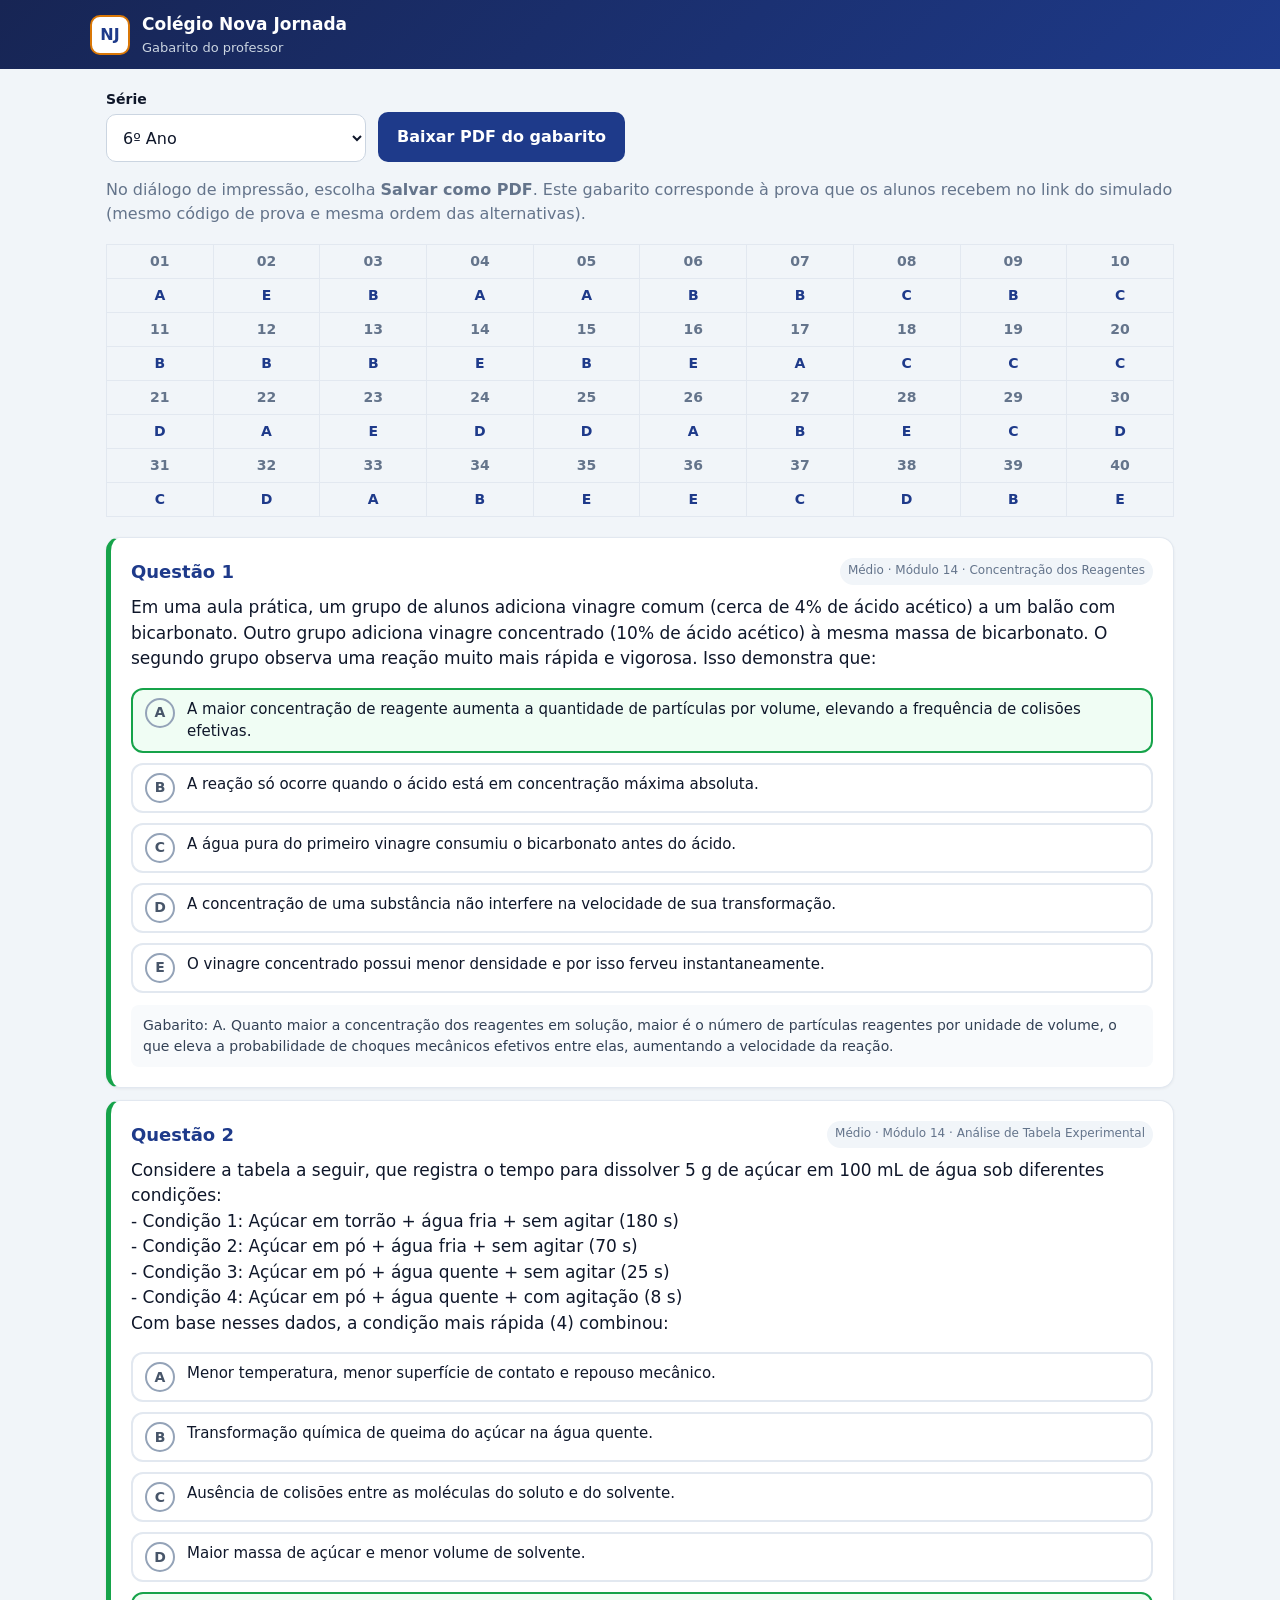
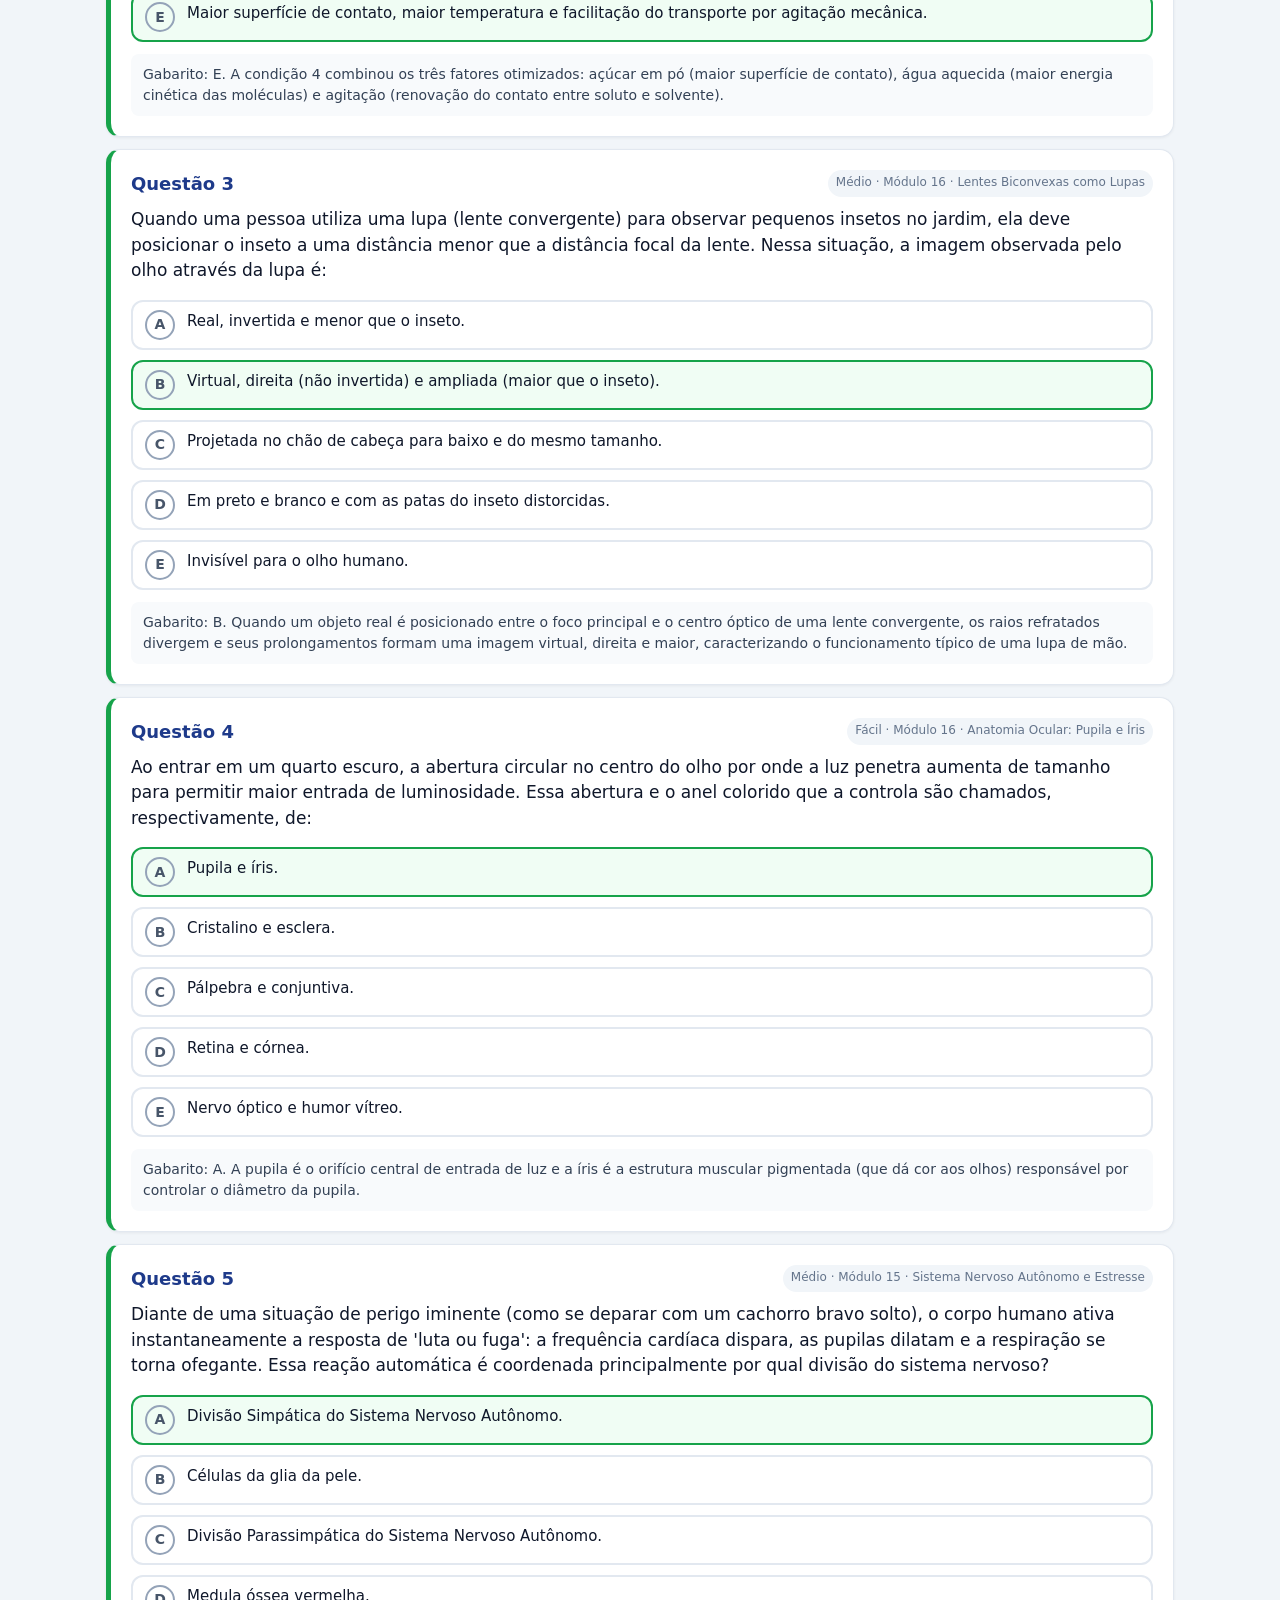
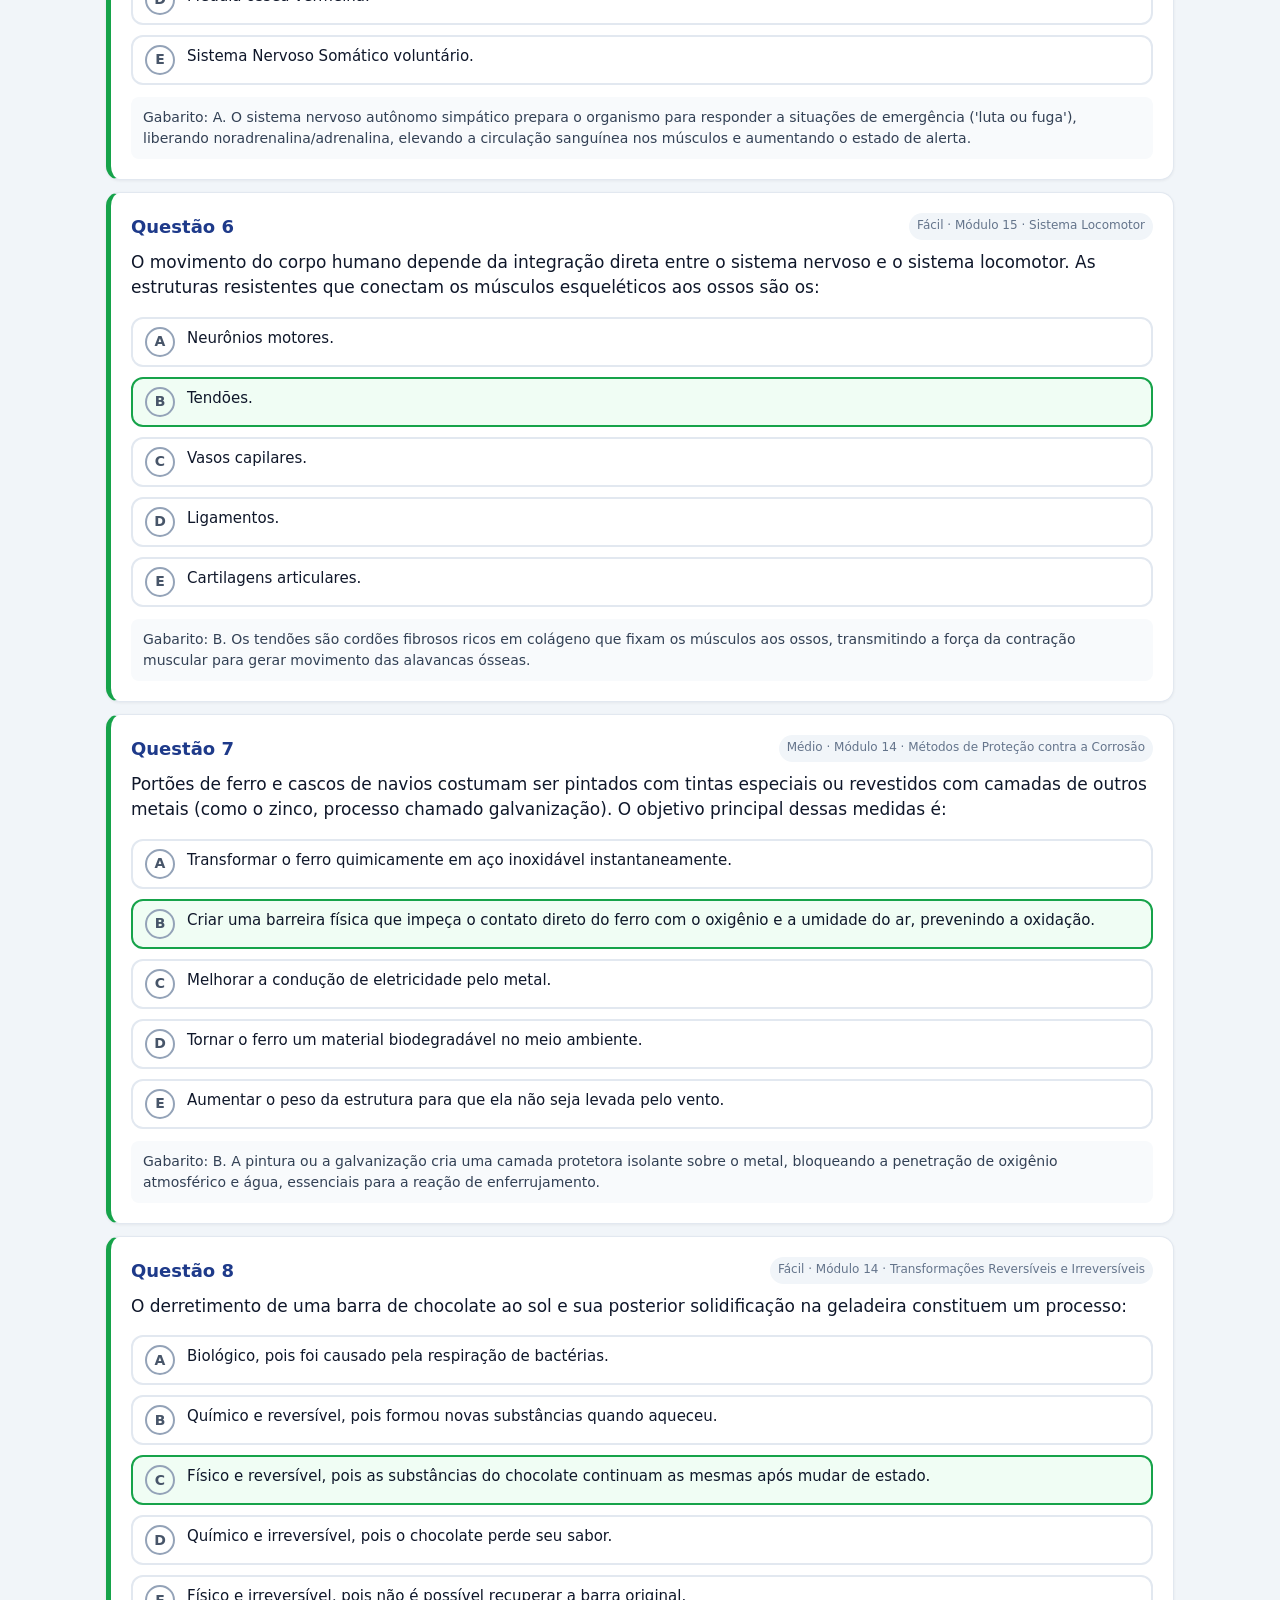
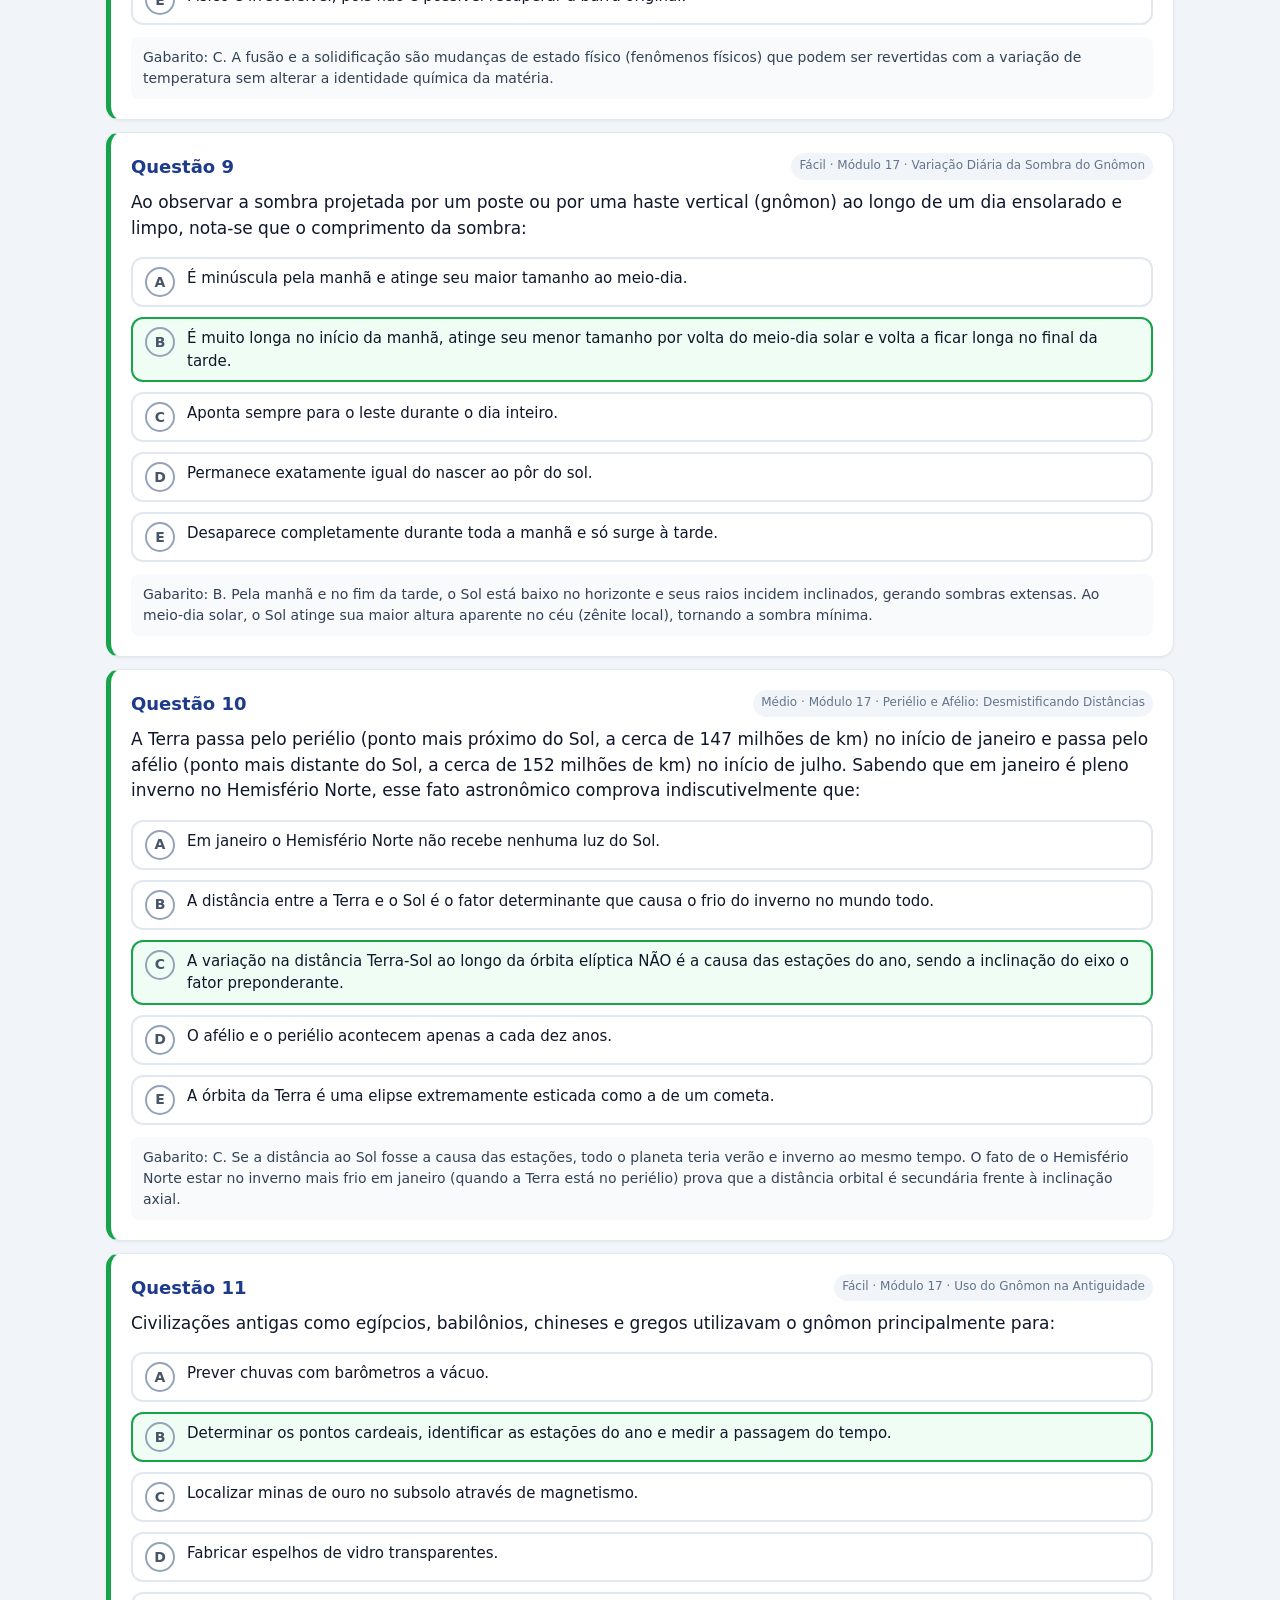
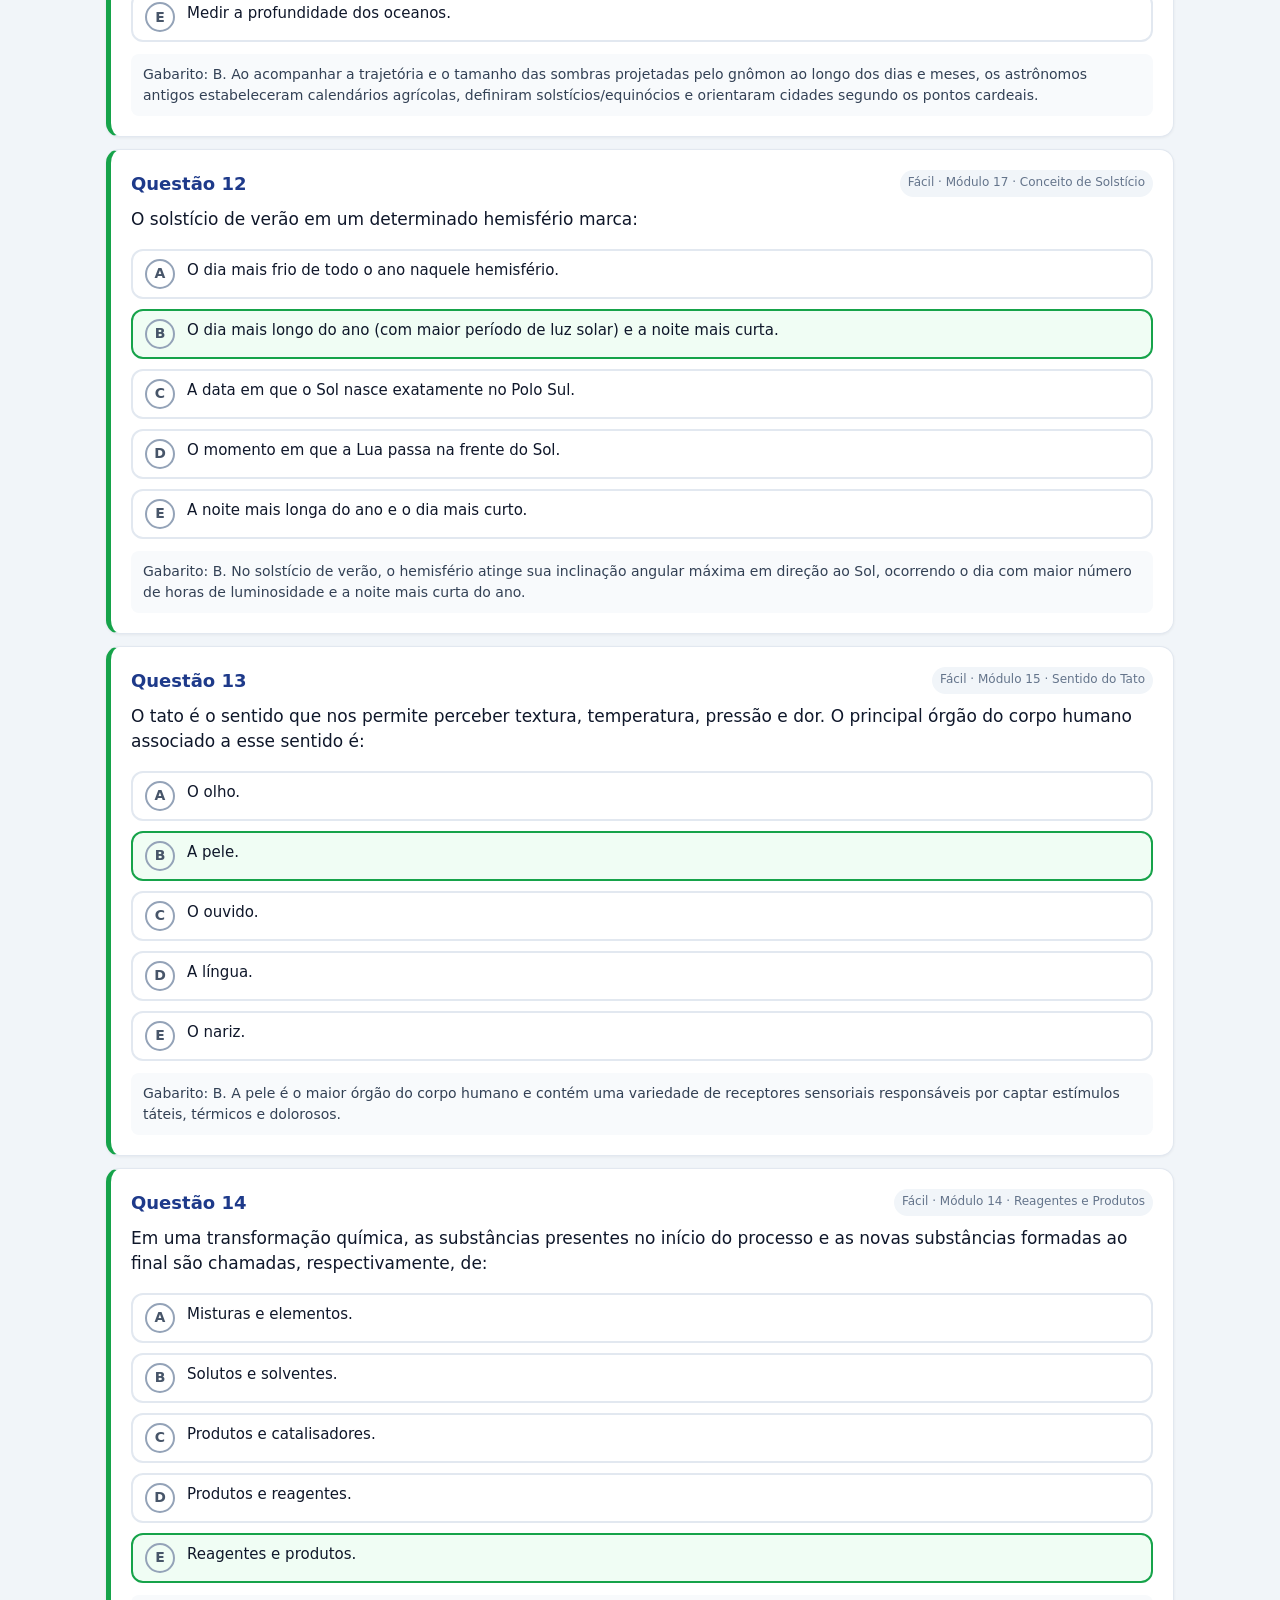
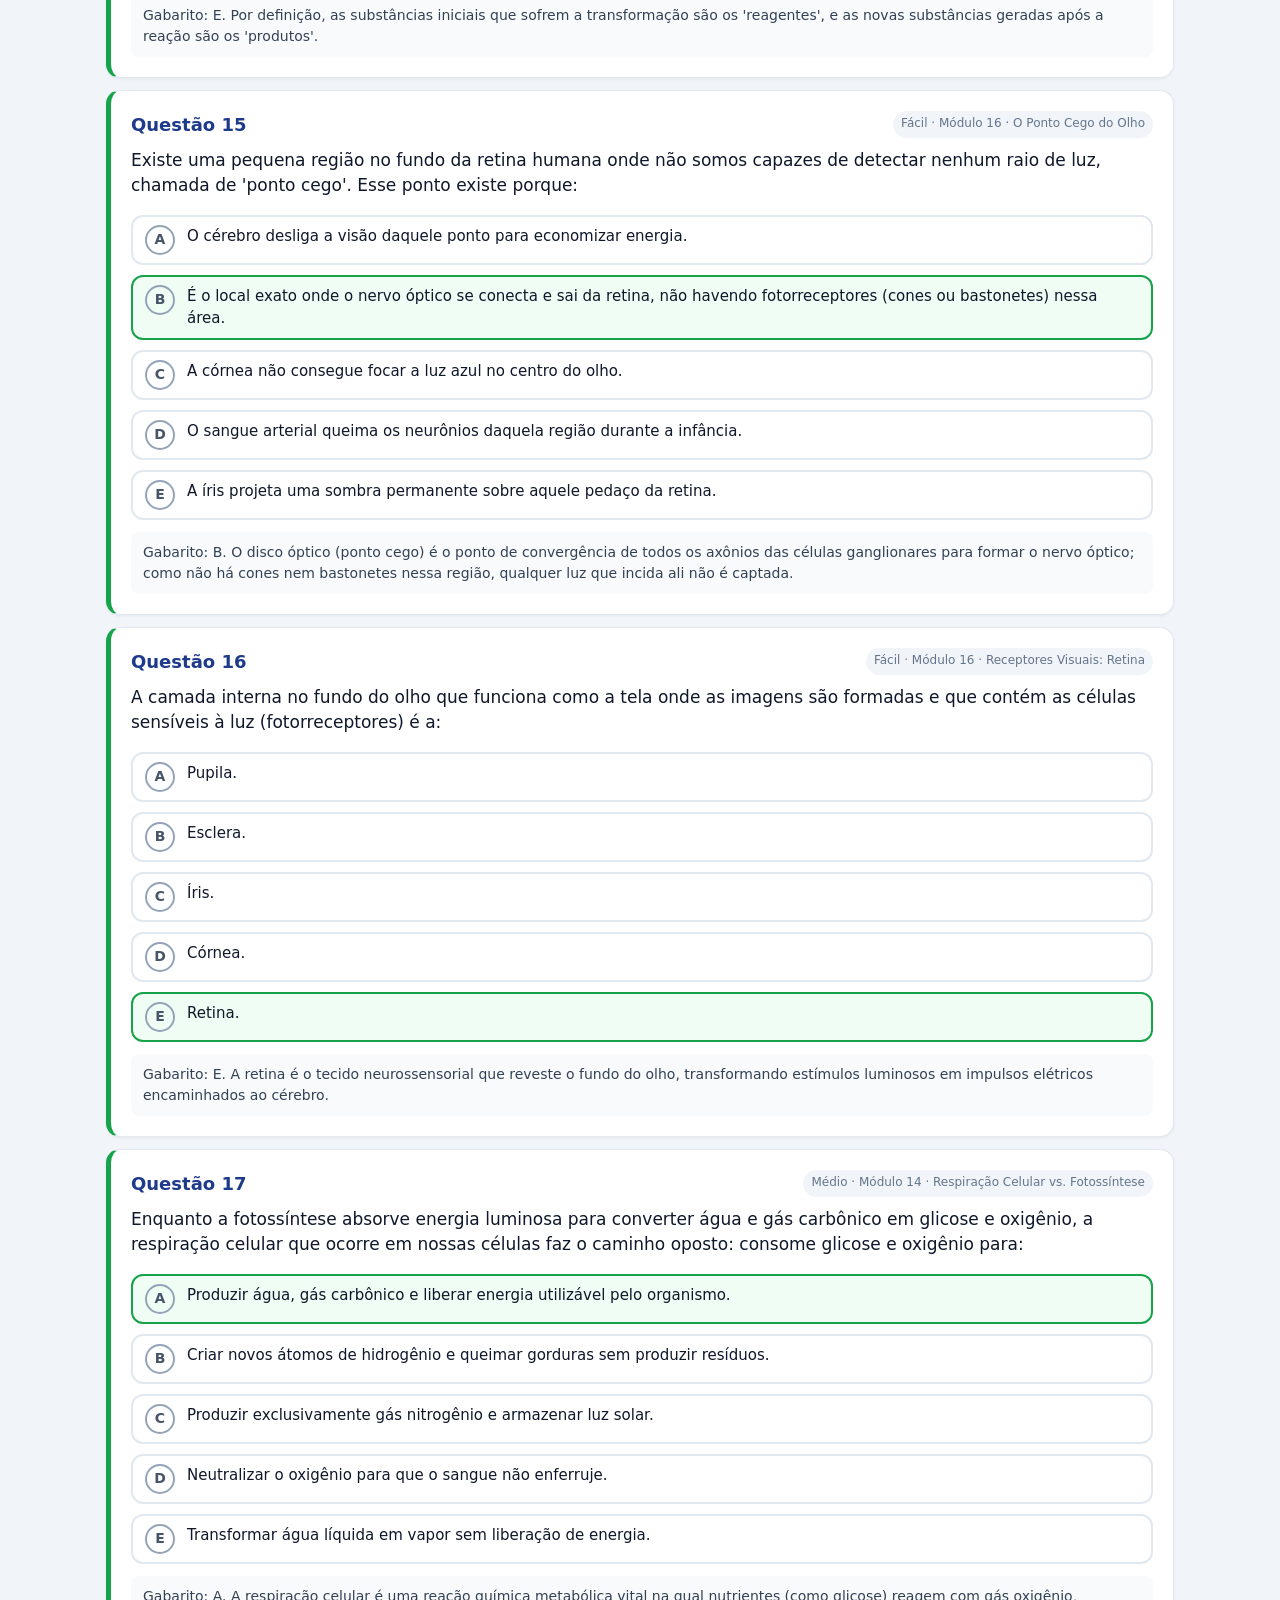
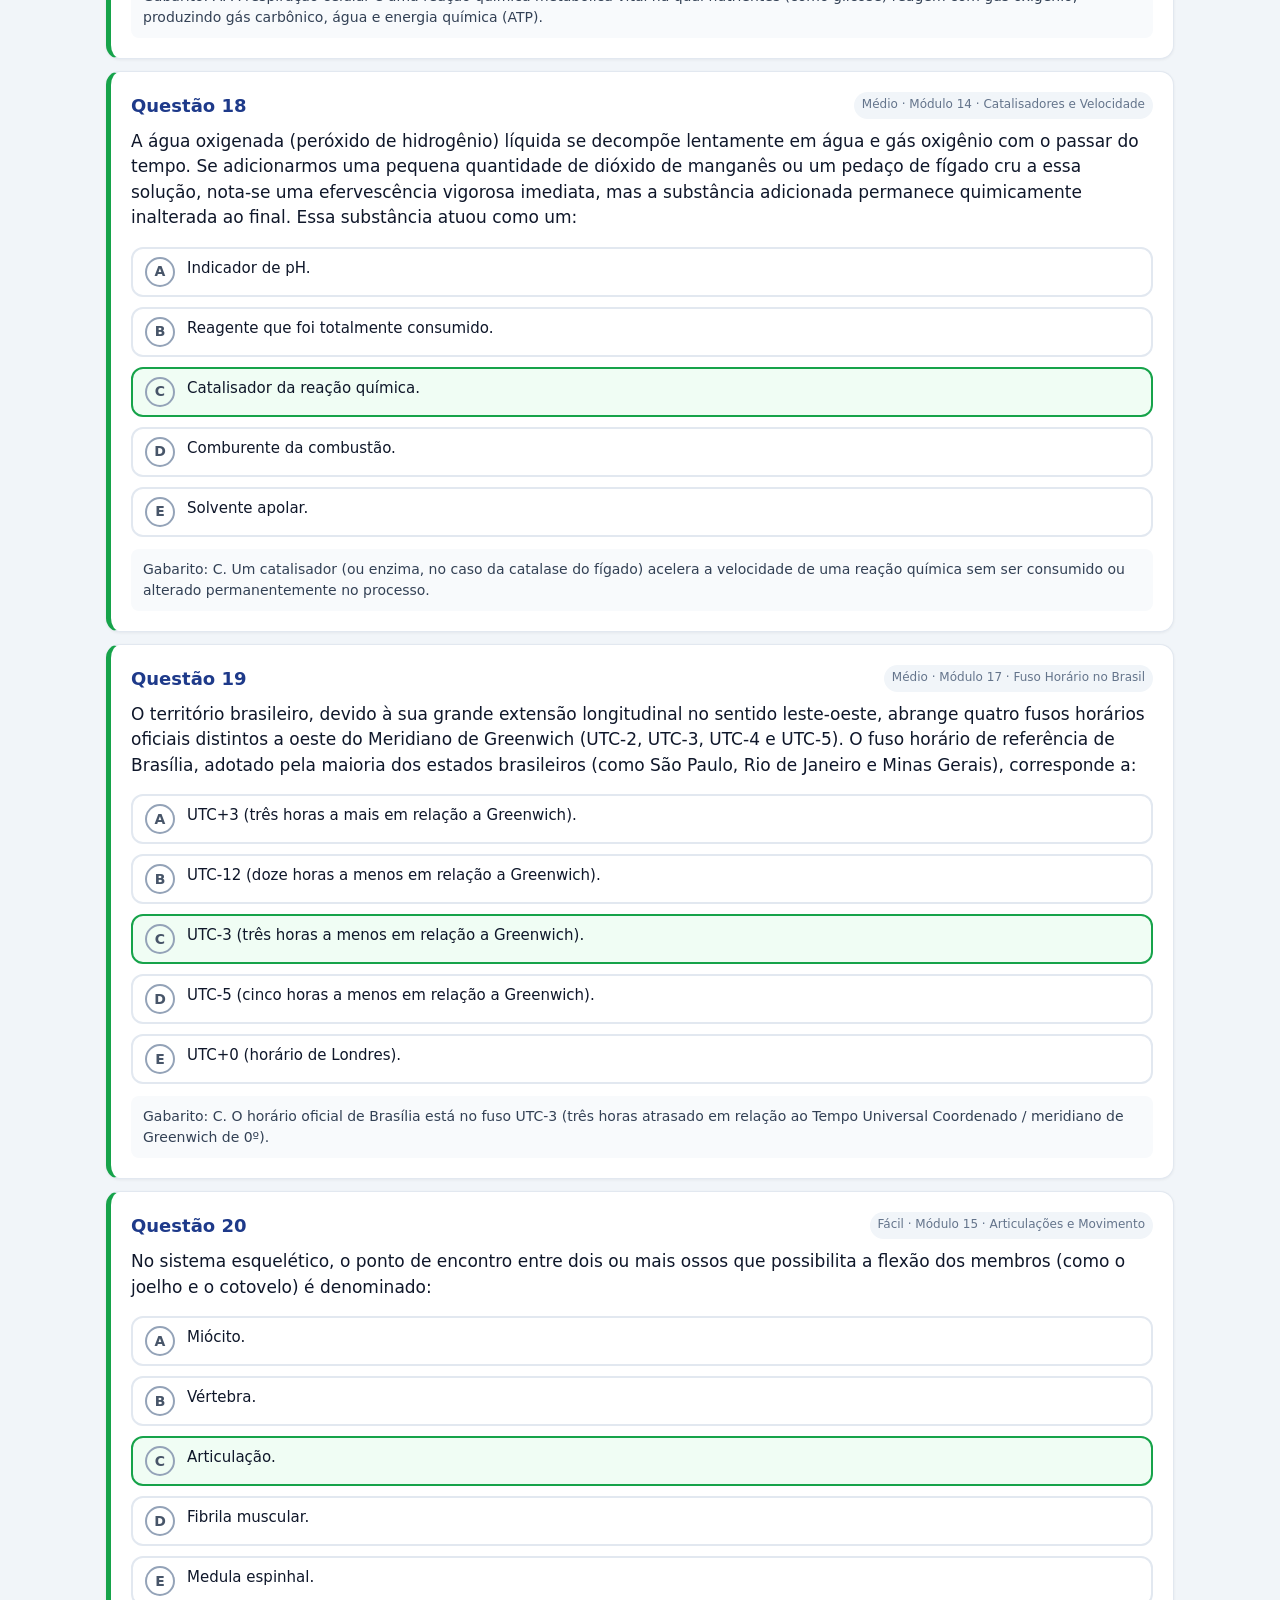
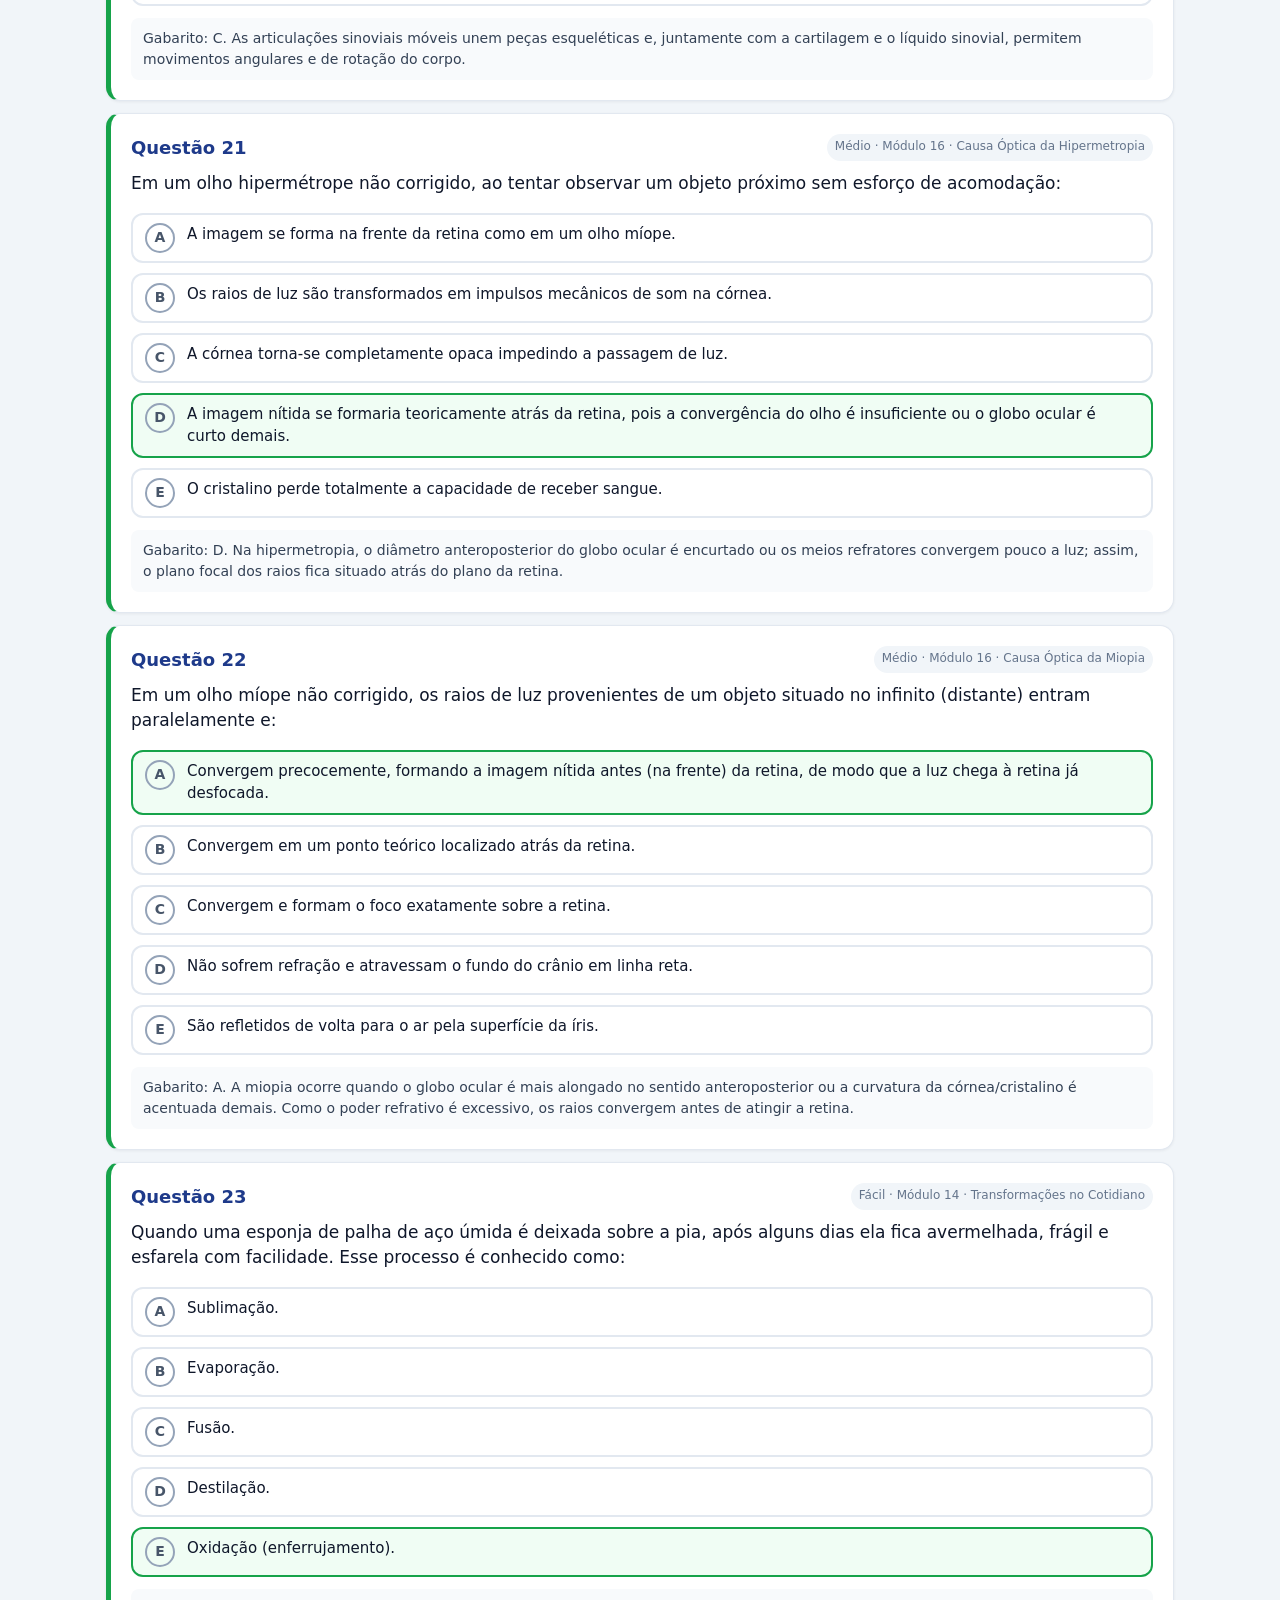
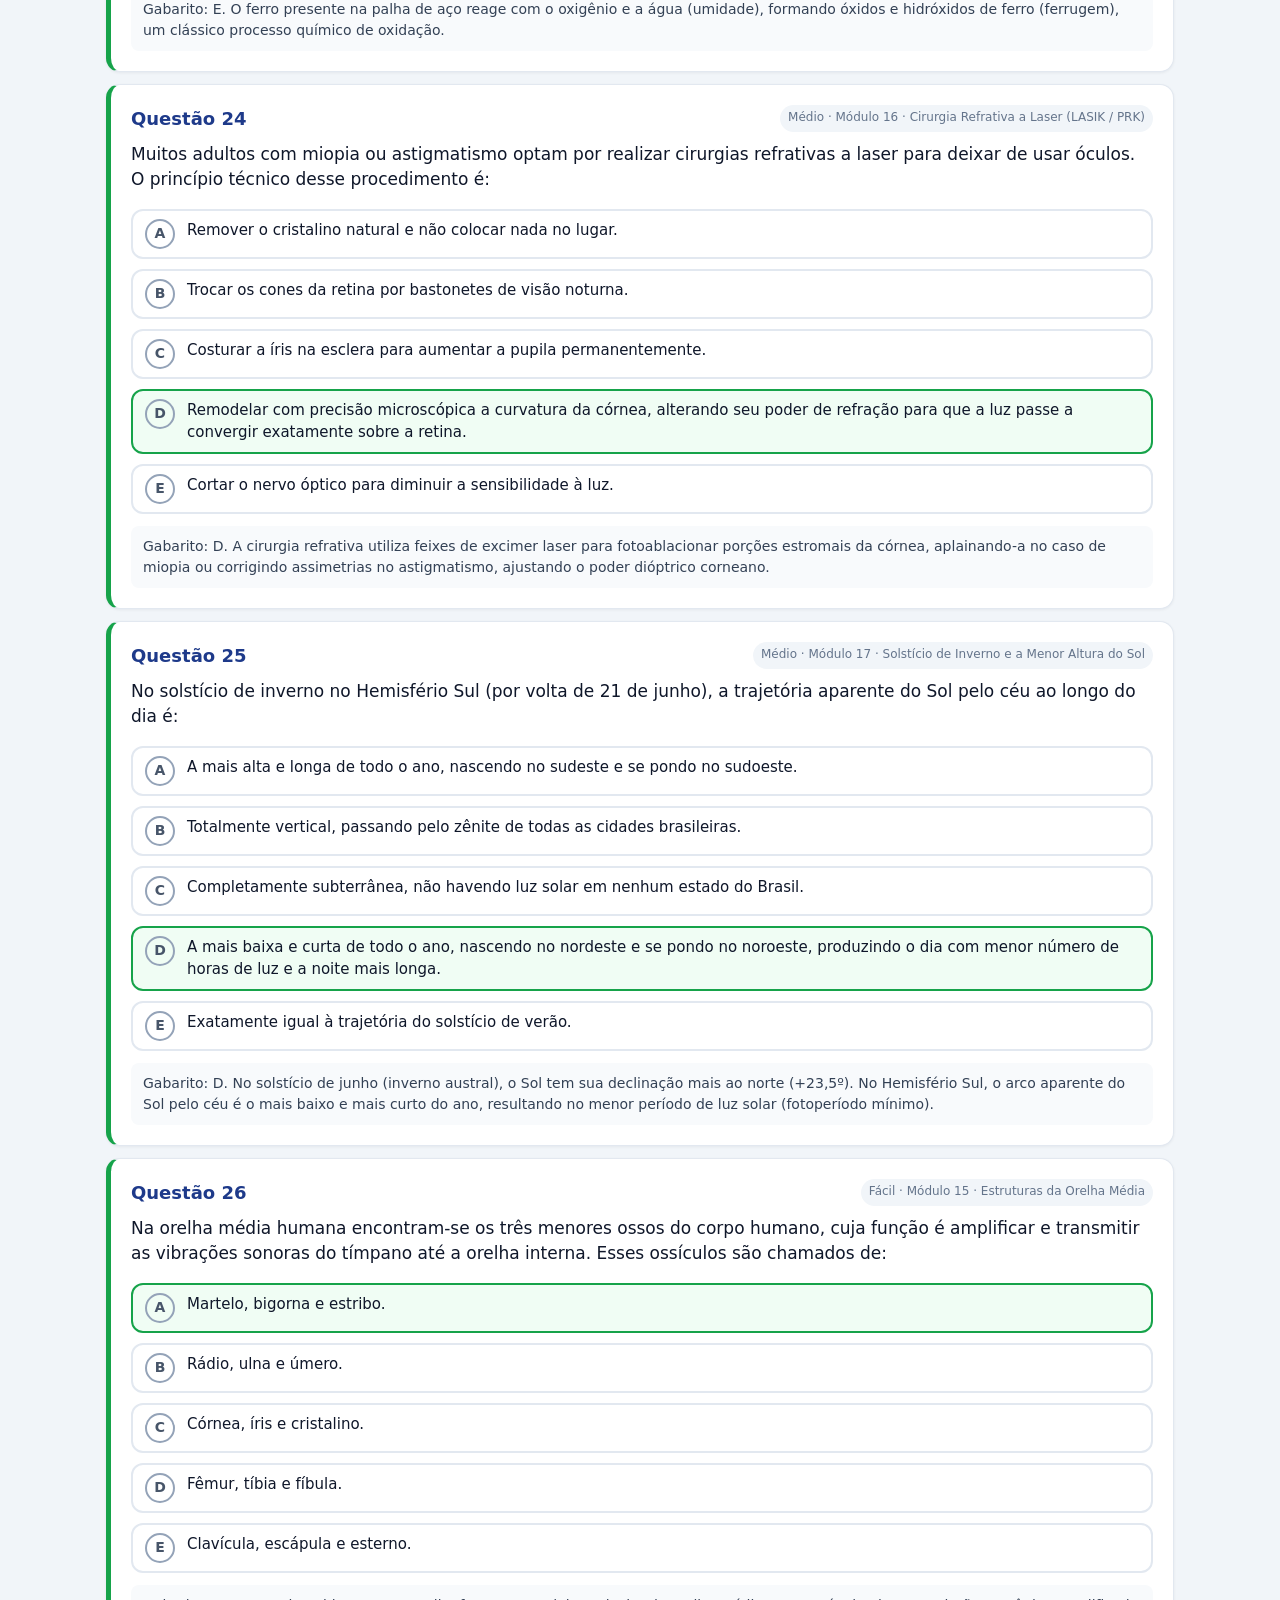
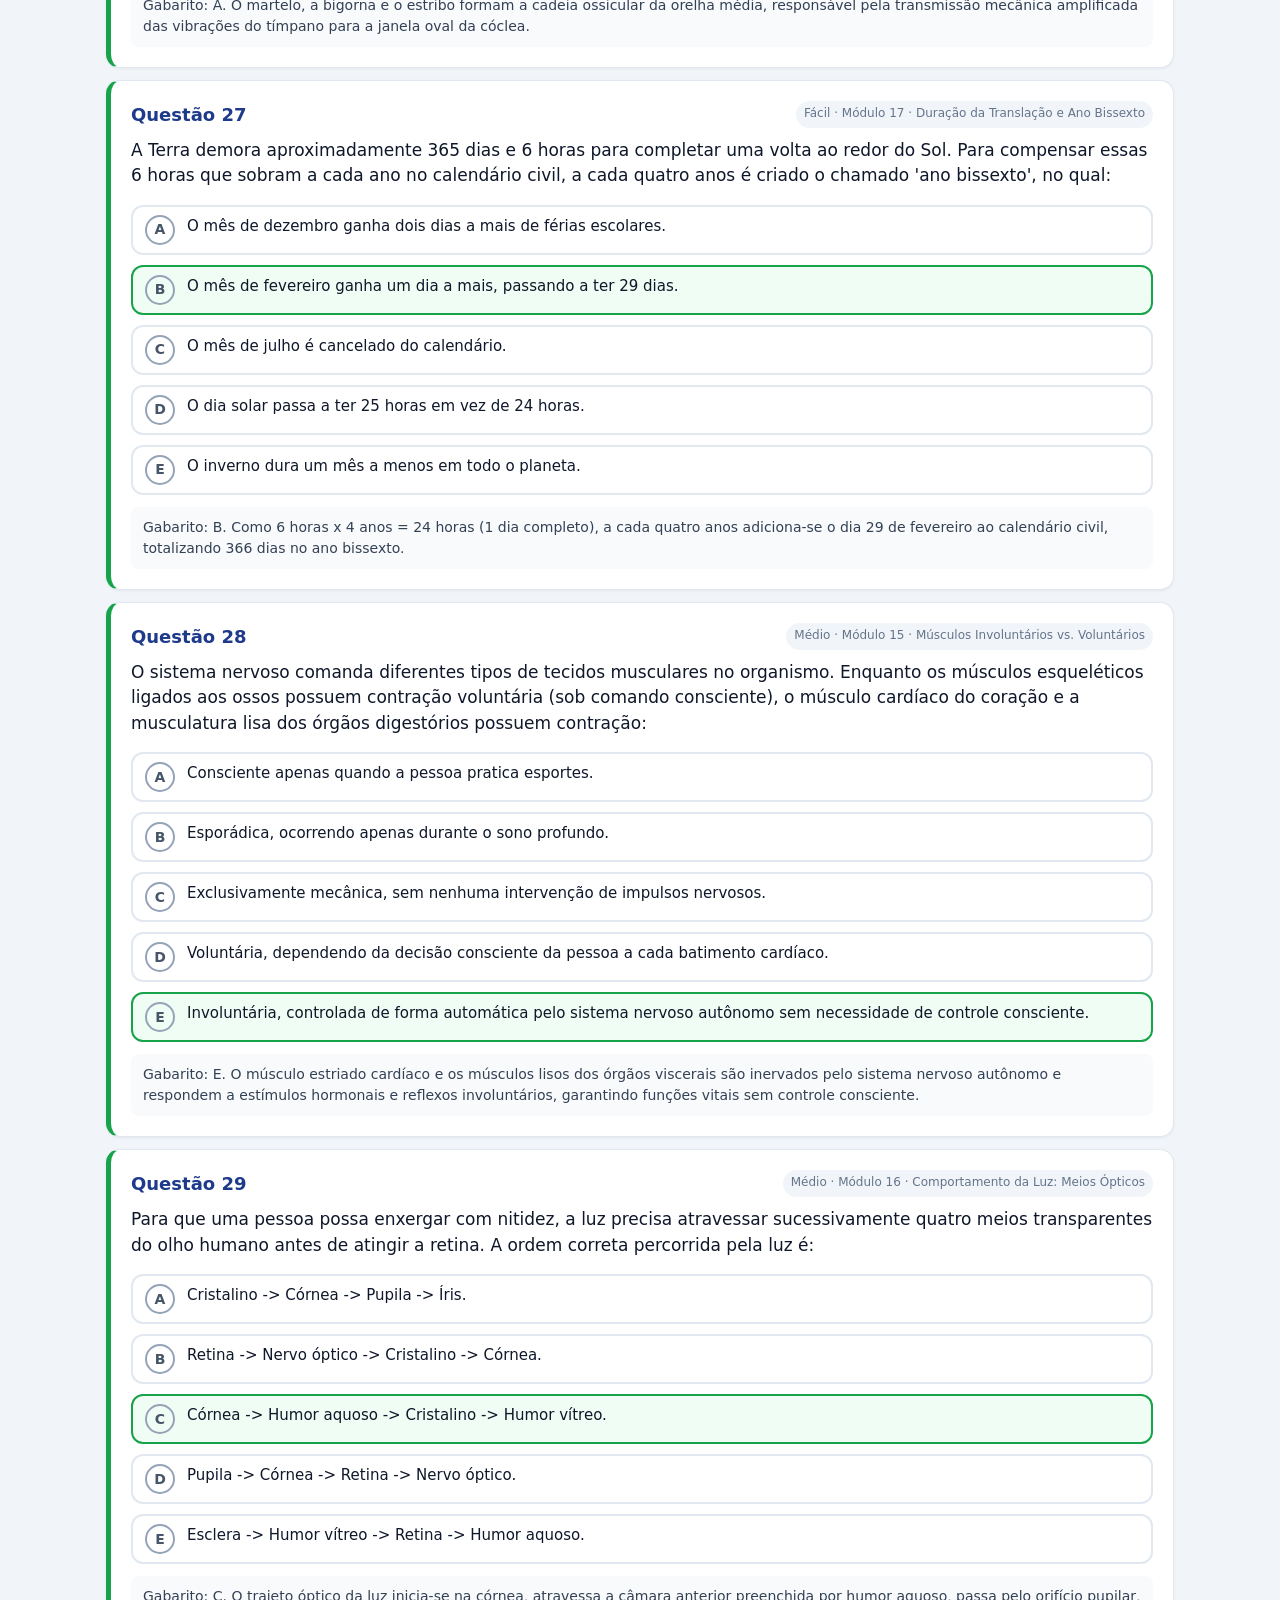
==== gabarito.html @ 408ad4d5 "Prova igual para todos, sem gabarito ao aluno e página do professor - provaIndividual: false (mesma " ====
<!DOCTYPE html>
<html lang="pt-BR">
<head>
  <meta charset="UTF-8">
  <meta name="viewport" content="width=device-width, initial-scale=1.0">
  <meta name="robots" content="noindex">
  <title>Gabarito do professor</title>
  <link rel="stylesheet" href="simulado.css">
  <style>
    .barra-prof { display: flex; gap: 12px; align-items: end; flex-wrap: wrap; margin-bottom: 16px; }
    .barra-prof .campo { max-width: 260px; margin: 0; }
    .barra-prof .btn { flex: 0 0 auto; }
    .resumo-gab { width: 100%; border-collapse: collapse; margin: 12px 0 20px; font-size: 14px; }
    .resumo-gab td { border: 1px solid var(--borda); padding: 6px 4px; text-align: center; }
    .resumo-gab .n { background: #f1f5f9; color: var(--suave); font-weight: 600; }
    .resumo-gab .l { font-weight: 800; color: var(--primaria); }
    .cabecalho-impressao { display: none; }
    @media print {
      .barra-prof, .topo, main > .ajuda { display: none !important; }
      .cabecalho-impressao { display: block; margin-bottom: 10px; }
      .cartao.item-gabarito { break-inside: auto; padding: 10px 14px; margin-bottom: 8px; }
      .item-gabarito .enunciado { font-size: 13px; margin-bottom: 8px; }
      .item-gabarito .alternativas { gap: 4px; }
      .item-gabarito .alternativa { font-size: 12px; padding: 4px 8px; break-inside: avoid; }
      .item-gabarito .alternativa .letra { width: 22px; height: 22px; font-size: 11px; }
      .item-gabarito .justificativa { font-size: 11px; margin-top: 6px; padding: 6px 8px; break-inside: avoid; }
      .questao-cabecalho { break-after: avoid; margin-bottom: 6px; }
    }
  </style>
</head>
<body>
  <header class="topo">
    <div class="topo-conteudo">
      <div class="marca">
        <div class="logo" aria-hidden="true">NJ</div>
        <div>
          <div class="escola" id="nomeEscola">Colégio</div>
          <div class="subtitulo">Gabarito do professor</div>
        </div>
      </div>
    </div>
  </header>

  <main>
    <div class="barra-prof">
      <label class="campo">
        <span>Série</span>
        <select id="serie"></select>
      </label>
      <button type="button" class="btn btn-primario" id="btnPdf">Baixar PDF do gabarito</button>
    </div>
    <p class="ajuda">No diálogo de impressão, escolha <strong>Salvar como PDF</strong>. Este gabarito corresponde à prova que os alunos recebem no link do simulado (mesmo código de prova e mesma ordem das alternativas).</p>

    <div class="cabecalho-impressao" id="cabecalhoImpressao"></div>
    <div id="conteudo"><p class="carregando">Carregando…</p></div>
  </main>

  <script src="config.js"></script>
  <script src="prova.js"></script>
  <script>
    (function () {
      "use strict";
      var CFG = window.CONFIG_SIMULADO || {};
      var LETRAS = ProvaSimulado.LETRAS;
      var banco = [], porUid = {};
      function $(id) { return document.getElementById(id); }
      function el(tag, cls, txt) { var e = document.createElement(tag); if (cls) e.className = cls; if (txt != null) e.textContent = txt; return e; }

      function desenhar() {
        var serie = $("serie").value;
        var titulo = (CFG.titulo || "Simulado") + " — " + serie + " — Gabarito comentado";
        document.title = titulo;
        $("cabecalhoImpressao").innerHTML = "";
        $("cabecalhoImpressao").appendChild(el("h1", null, (CFG.escola || "") + " · " + titulo));
        $("cabecalhoImpressao").appendChild(el("p", "ajuda", "Código da prova: " + (CFG.codigoProva || "")));

        var prova = ProvaSimulado.montarProva(banco, Object.assign({}, CFG, { provaIndividual: false }), serie, "");
        var box = $("conteudo");
        box.innerHTML = "";

        // Resumo do gabarito (uma tabela com 4 blocos de 10 questões).
        var tab = el("table", "resumo-gab");
        for (var bloco = 0; bloco < prova.length; bloco += 10) {
          var linhaN = el("tr"), linhaL = el("tr");
          for (var i = bloco; i < Math.min(bloco + 10, prova.length); i++) {
            linhaN.appendChild(el("td", "n", String(i + 1).padStart(2, "0")));
            linhaL.appendChild(el("td", "l", ProvaSimulado.letraCorreta(prova[i], porUid[prova[i].uid])));
          }
          tab.appendChild(linhaN); tab.appendChild(linhaL);
        }
        box.appendChild(tab);

        prova.forEach(function (item, i) {
          var q = porUid[item.uid];
          var certa = ProvaSimulado.letraCorreta(item, q);
          var c = el("article", "cartao item-gabarito correta");
          var cab = el("div", "questao-cabecalho");
          cab.appendChild(el("span", "questao-numero", "Questão " + (i + 1)));
          cab.appendChild(el("span", "questao-tag", q.dificuldade + " · " + q.modulo.split(":")[0] + " · " + q.tema));
          c.appendChild(cab);
          c.appendChild(el("p", "enunciado", q.enunciado));
          var lista = el("div", "alternativas");
          item.ordem.forEach(function (original, pos) {
            var letra = LETRAS[pos];
            var b = el("div", "alternativa" + (letra === certa ? " e-correta" : ""));
            b.appendChild(el("span", "letra", letra));
            b.appendChild(el("span", null, q.alternativas[original]));
            lista.appendChild(b);
          });
          c.appendChild(lista);
          c.appendChild(el("p", "justificativa", "Gabarito: " + certa + ". " + q.justificativa));
          box.appendChild(c);
        });
      }

      $("nomeEscola").textContent = CFG.escola || "Colégio";
      (CFG.series || []).forEach(function (s) { var o = el("option", null, s); o.value = s; $("serie").appendChild(o); });
      var pedida = new URLSearchParams(location.search).get("serie");
      if (pedida && (CFG.series || []).indexOf(pedida) >= 0) $("serie").value = pedida;
      $("serie").addEventListener("change", desenhar);
      $("btnPdf").addEventListener("click", function () { window.print(); });

      fetch("questoes.json").then(function (r) { return r.json(); }).then(function (d) {
        banco = d; d.forEach(function (q) { porUid[q.uid] = q; });
        desenhar();
      }).catch(function () { $("conteudo").textContent = "Não foi possível carregar as questões."; });
    })();
  </script>
</body>
</html>
---- simulado.css ----
:root {
  --primaria: #1e3a8a;
  --primaria-escura: #172554;
  --destaque: #0d9488;
  --ouro: #d97706;
  --fundo: #f1f5f9;
  --cartao: #ffffff;
  --texto: #0f172a;
  --suave: #64748b;
  --borda: #e2e8f0;
  --certo: #16a34a;
  --certo-fundo: #f0fdf4;
  --errado: #dc2626;
  --errado-fundo: #fef2f2;
  --marcado: #dbeafe;
}

* { box-sizing: border-box; margin: 0; padding: 0; }

body {
  font-family: system-ui, -apple-system, "Segoe UI", Roboto, Helvetica, Arial, sans-serif;
  background: var(--fundo);
  color: var(--texto);
  line-height: 1.5;
  font-size: 16px;
  -webkit-text-size-adjust: 100%;
}

[hidden] { display: none !important; }

.topo {
  background: linear-gradient(135deg, var(--primaria-escura), var(--primaria));
  color: #fff;
  padding: 12px 16px;
}
.topo-conteudo {
  max-width: 1100px; margin: 0 auto;
  display: flex; justify-content: space-between; align-items: center; gap: 12px; flex-wrap: wrap;
}
.marca { display: flex; align-items: center; gap: 12px; }
.logo {
  width: 40px; height: 40px; border-radius: 10px; background: #fff; color: var(--primaria);
  display: flex; align-items: center; justify-content: center; font-weight: 900;
  border: 2px solid var(--ouro); flex-shrink: 0;
}
.escola { font-weight: 800; font-size: 17px; }
.subtitulo { font-size: 13px; color: #cbd5e1; }
.aluno-topo { font-size: 13px; color: #e2e8f0; text-align: right; }

main { max-width: 1100px; margin: 20px auto; padding: 0 16px 96px; }

.cartao {
  background: var(--cartao); border: 1px solid var(--borda); border-radius: 14px;
  padding: 20px; box-shadow: 0 1px 3px rgba(15, 23, 42, .06);
}
#telaInicio .cartao { max-width: 560px; margin: 0 auto 16px; }

h1 { font-size: 22px; color: var(--primaria); margin-bottom: 6px; }
.ajuda { color: var(--suave); margin-bottom: 18px; }

.campo { display: block; margin-bottom: 14px; flex: 1; min-width: 0; }
.campo span { display: block; font-weight: 600; font-size: 14px; margin-bottom: 4px; }
.campo input, .campo select {
  width: 100%; font: inherit; font-size: 16px; padding: 12px; border: 1px solid #cbd5e1;
  border-radius: 10px; background: #fff; color: var(--texto); min-height: 48px;
}
.campo input:focus, .campo select:focus { outline: 3px solid #bfdbfe; border-color: var(--primaria); }
.linha-campos { display: flex; gap: 12px; }
.erro { color: var(--errado); font-size: 14px; min-height: 1.2em; margin-bottom: 8px; }

.instrucoes {
  margin-top: 18px; padding: 12px 14px; background: #f8fafc; border-left: 4px solid var(--destaque);
  border-radius: 8px; font-size: 14px; color: #334155;
}
.instrucoes ul { margin: 6px 0 0 18px; }

.btn {
  font: inherit; font-weight: 700; border-radius: 10px; padding: 12px 18px; cursor: pointer;
  border: 1px solid transparent; min-height: 48px; touch-action: manipulation;
}
.btn:disabled { opacity: .4; cursor: default; }
.btn-primario { background: var(--primaria); color: #fff; }
.btn-primario:hover:not(:disabled) { background: var(--primaria-escura); }
.btn-secundario { background: #fff; color: var(--primaria); border-color: #cbd5e1; }
.btn-secundario:hover:not(:disabled) { background: #f8fafc; }
.btn-grande { width: 100%; font-size: 17px; }
.btn-finalizar { width: 100%; margin-top: 14px; background: var(--destaque); color: #fff; }
.acoes { display: flex; gap: 10px; flex-wrap: wrap; margin-top: 12px; }
.acoes .btn { flex: 1 1 160px; }

.retomar { border-color: var(--ouro); background: #fffbeb; }

/* PROVA */
.barra-progresso { height: 6px; background: var(--borda); border-radius: 3px; margin-bottom: 14px; overflow: hidden; }
#progresso { height: 100%; width: 0; background: var(--destaque); transition: width .25s; }

.prova-layout { display: grid; grid-template-columns: 1fr 300px; gap: 16px; align-items: start; }

.questao-cabecalho { display: flex; justify-content: space-between; gap: 8px; flex-wrap: wrap; margin-bottom: 10px; }
.questao-numero { font-weight: 800; color: var(--primaria); font-size: 18px; }
.questao-tag { font-size: 12px; color: var(--suave); background: #f1f5f9; padding: 3px 8px; border-radius: 999px; }
.enunciado { font-size: 17px; margin-bottom: 16px; white-space: pre-line; }

.alternativas { list-style: none; display: grid; gap: 10px; }
.alternativa {
  display: flex; gap: 12px; align-items: flex-start; width: 100%; text-align: left;
  font: inherit; font-size: 16px; color: var(--texto); background: #fff;
  border: 2px solid var(--borda); border-radius: 12px; padding: 12px 14px; cursor: pointer;
  min-height: 52px; touch-action: manipulation;
}
.alternativa:hover { border-color: #93c5fd; }
.alternativa .letra {
  flex-shrink: 0; width: 30px; height: 30px; border-radius: 50%; border: 2px solid #94a3b8;
  display: flex; align-items: center; justify-content: center; font-weight: 800; font-size: 14px; color: #475569;
}
.alternativa[aria-checked="true"] { border-color: var(--primaria); background: var(--marcado); }
.alternativa[aria-checked="true"] .letra { background: var(--primaria); border-color: var(--primaria); color: #fff; }

.painel { position: sticky; top: 12px; }
.painel-titulo { display: flex; justify-content: space-between; margin-bottom: 12px; font-size: 15px; }
.grade { display: grid; grid-template-columns: repeat(5, 1fr); gap: 6px; }
.grade button {
  font: inherit; font-size: 13px; font-weight: 700; padding: 8px 0; border-radius: 8px; cursor: pointer;
  border: 1px solid #cbd5e1; background: #fff; color: #475569; min-height: 38px;
}
.grade button.respondida { background: var(--primaria); color: #fff; border-color: var(--primaria); }
.grade button.atual { outline: 3px solid var(--ouro); outline-offset: 1px; }

.navegacao {
  position: fixed; left: 0; right: 0; bottom: 0; background: rgba(255,255,255,.97);
  border-top: 1px solid var(--borda); padding: 10px 16px calc(10px + env(safe-area-inset-bottom));
  display: flex; gap: 10px; justify-content: center; z-index: 10;
}
.navegacao .btn { flex: 1; max-width: 260px; }

/* RESULTADO */
.resultado-resumo { text-align: center; margin-bottom: 16px; }
.dados-aluno { color: var(--suave); margin-bottom: 14px; }
.placar { display: flex; justify-content: center; gap: 40px; margin: 10px 0 14px; flex-wrap: wrap; }
.placar-valor { display: block; font-size: 44px; font-weight: 900; color: var(--primaria); line-height: 1.1; }
.placar-rotulo { font-size: 13px; color: var(--suave); }
.envio { font-size: 14px; padding: 8px 12px; border-radius: 8px; display: inline-block; }
.envio.ok { background: var(--certo-fundo); color: #166534; }
.envio.falha { background: var(--errado-fundo); color: #991b1b; }
.envio.info { background: #f1f5f9; color: #475569; }

.item-gabarito { margin-bottom: 12px; border-left: 5px solid var(--errado); }
.item-gabarito.correta { border-left-color: var(--certo); }
.item-gabarito .alternativa { cursor: default; padding: 8px 12px; min-height: 0; font-size: 15px; }
.item-gabarito .alternativa:hover { border-color: var(--borda); }
.alternativa.e-correta { border-color: var(--certo); background: var(--certo-fundo); }
.alternativa.e-errada { border-color: var(--errado); background: var(--errado-fundo); }
.situacao { font-weight: 700; font-size: 14px; }
.situacao.ok { color: var(--certo); }
.situacao.nok { color: var(--errado); }
.justificativa { margin-top: 12px; font-size: 14px; color: #334155; background: #f8fafc; padding: 10px 12px; border-radius: 8px; }

.carregando { text-align: center; color: var(--suave); padding: 40px 0; }

dialog { border: none; border-radius: 14px; padding: 20px; max-width: 420px; width: calc(100% - 32px); margin: auto; }
dialog::backdrop { background: rgba(15, 23, 42, .5); }

@media (max-width: 820px) {
  .prova-layout { grid-template-columns: 1fr; }
  .painel { position: static; }
  .grade { grid-template-columns: repeat(8, 1fr); }
}
@media (max-width: 420px) {
  .linha-campos { flex-direction: column; gap: 0; }
  .grade { grid-template-columns: repeat(5, 1fr); }
  .cartao { padding: 16px; }
  .enunciado { font-size: 16px; }
  .aluno-topo { text-align: left; }
}

@media print {
  .topo, .navegacao, .acoes, .envio { display: none !important; }
  body { background: #fff; }
  main { margin: 0; padding: 0; }
  .cartao { box-shadow: none; break-inside: avoid; }
}
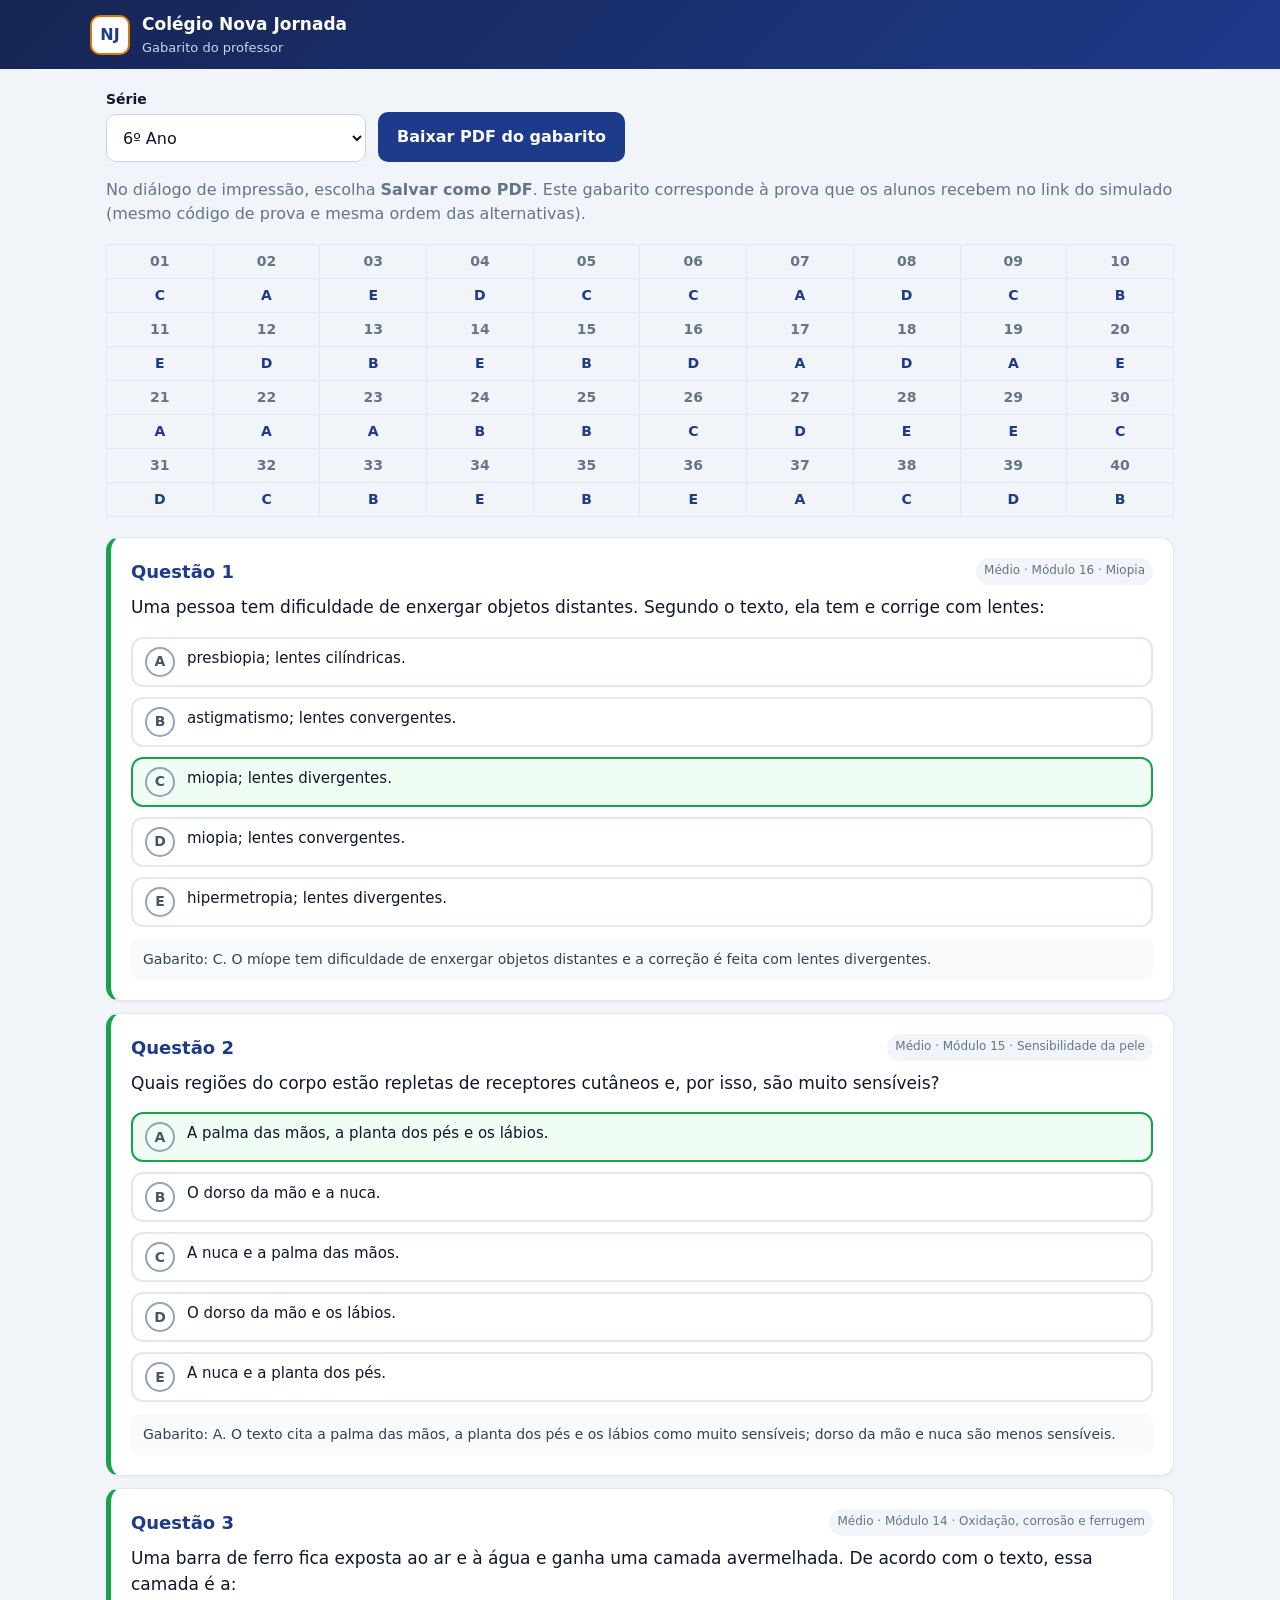
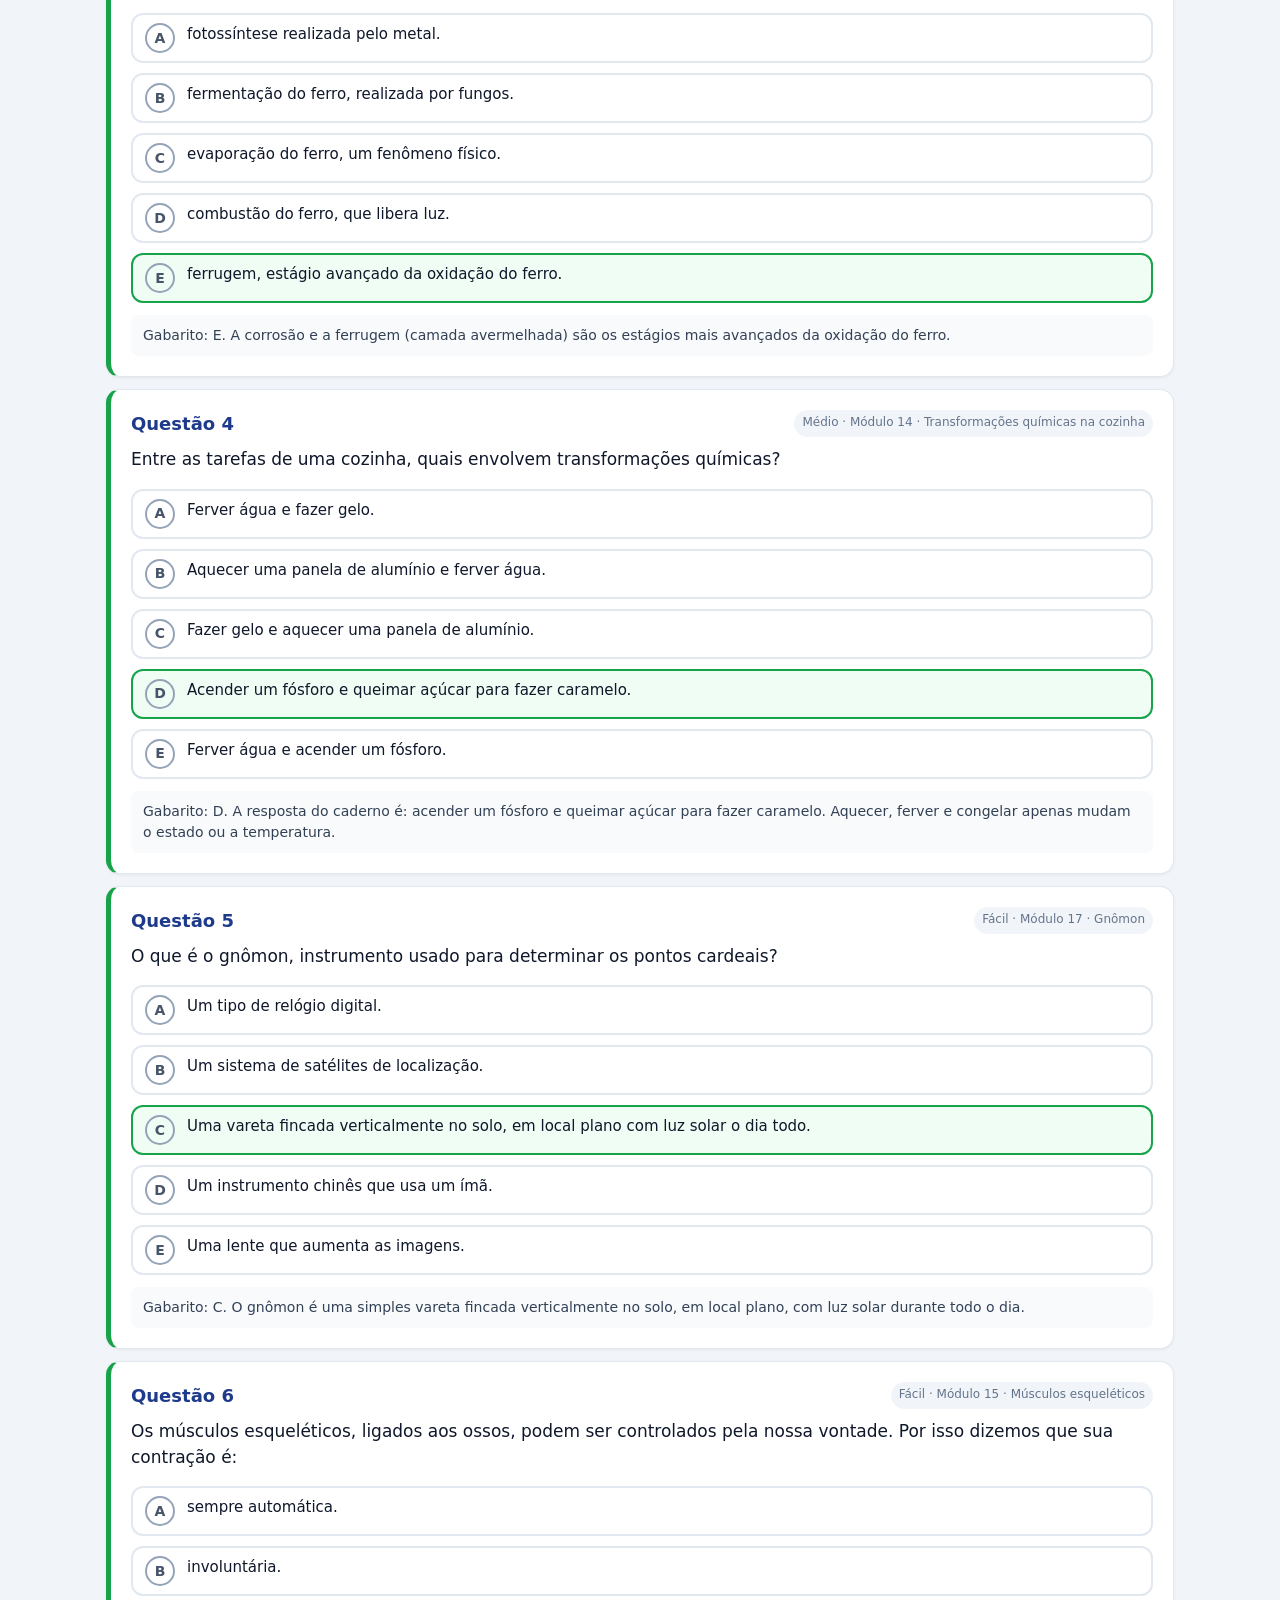
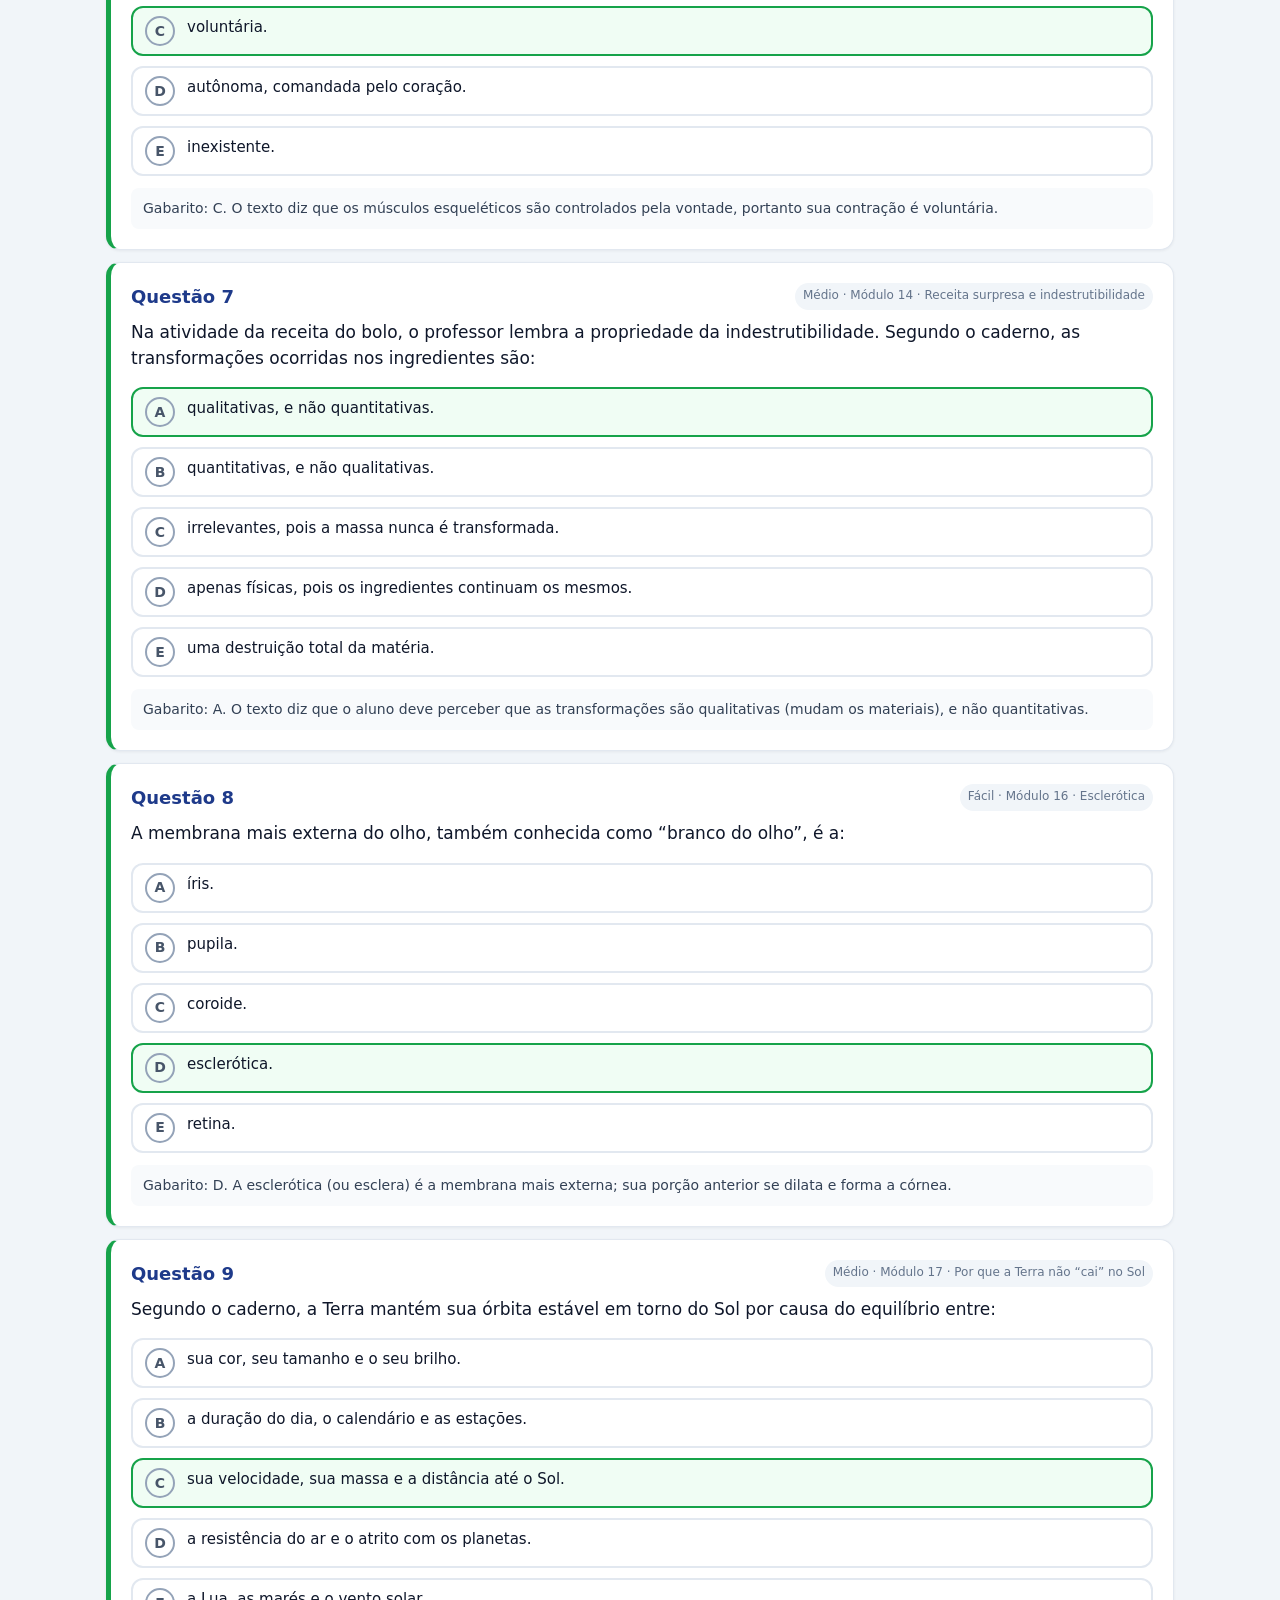
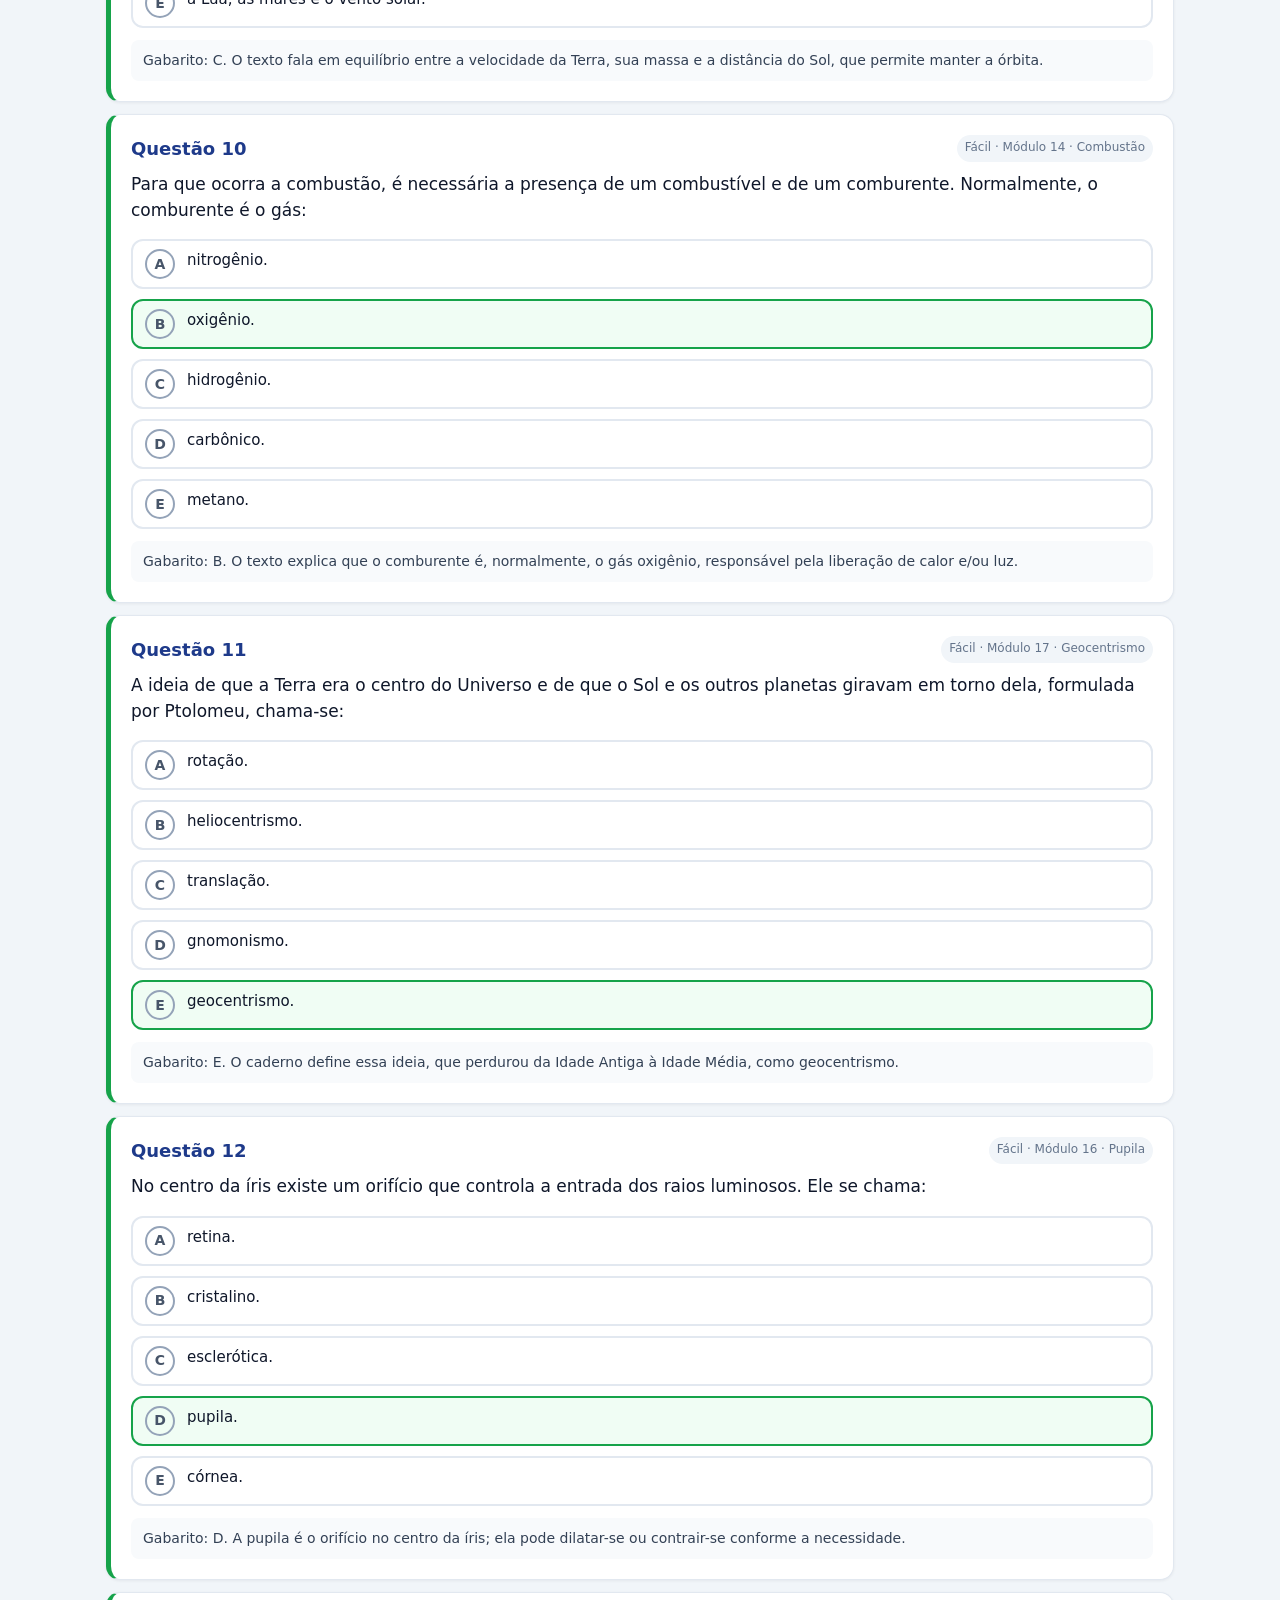
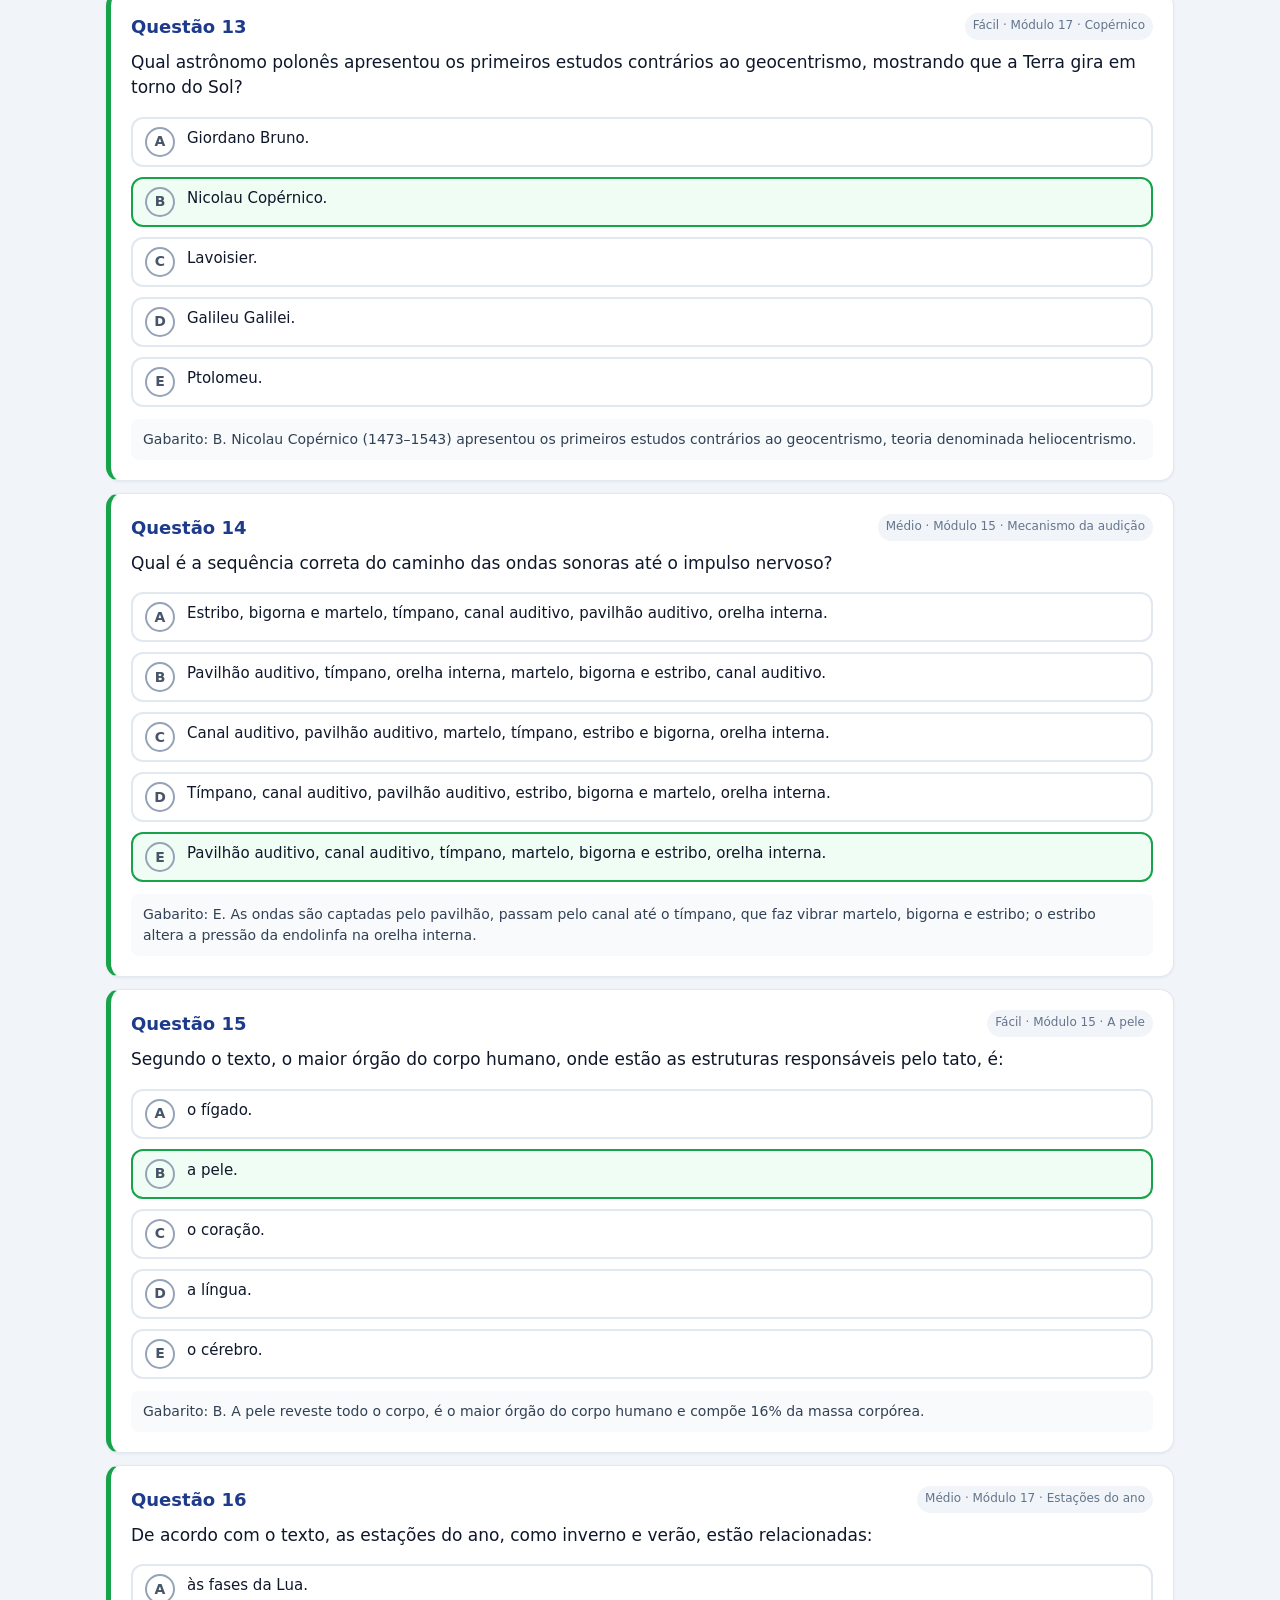
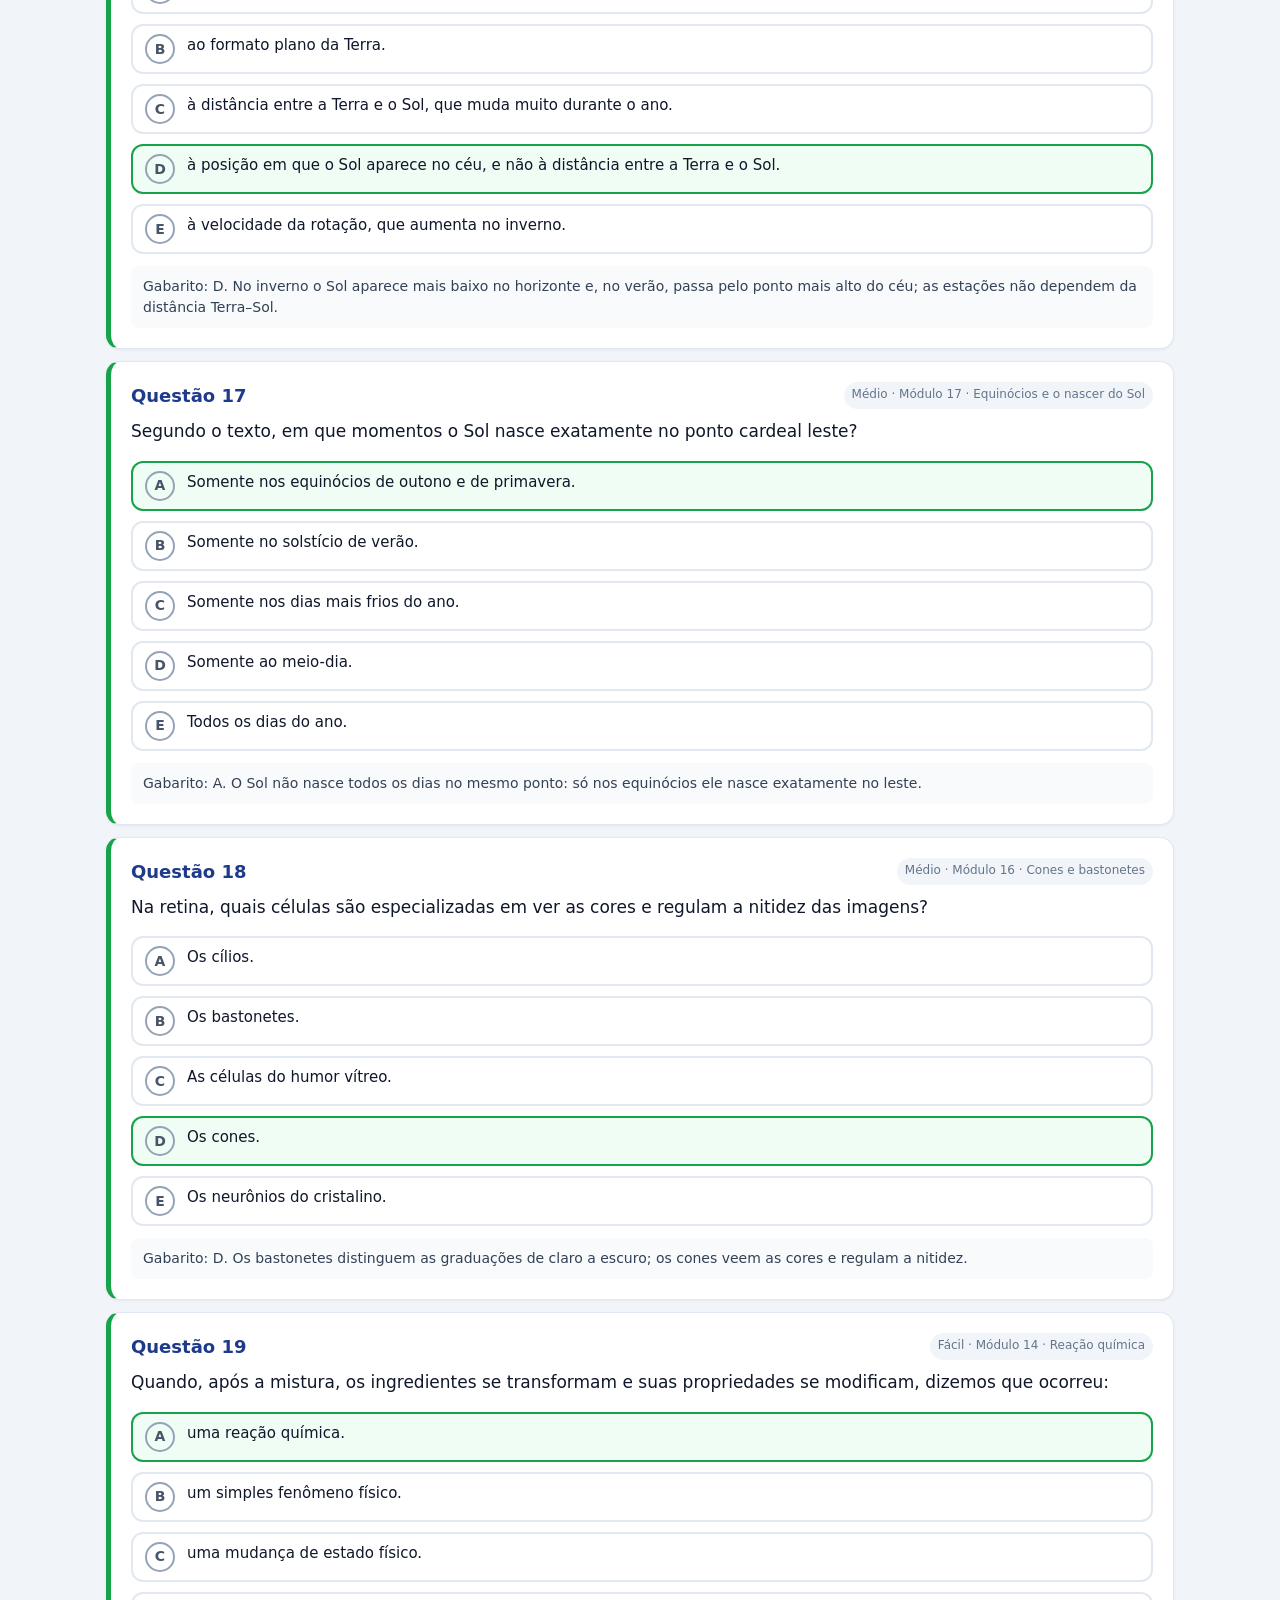
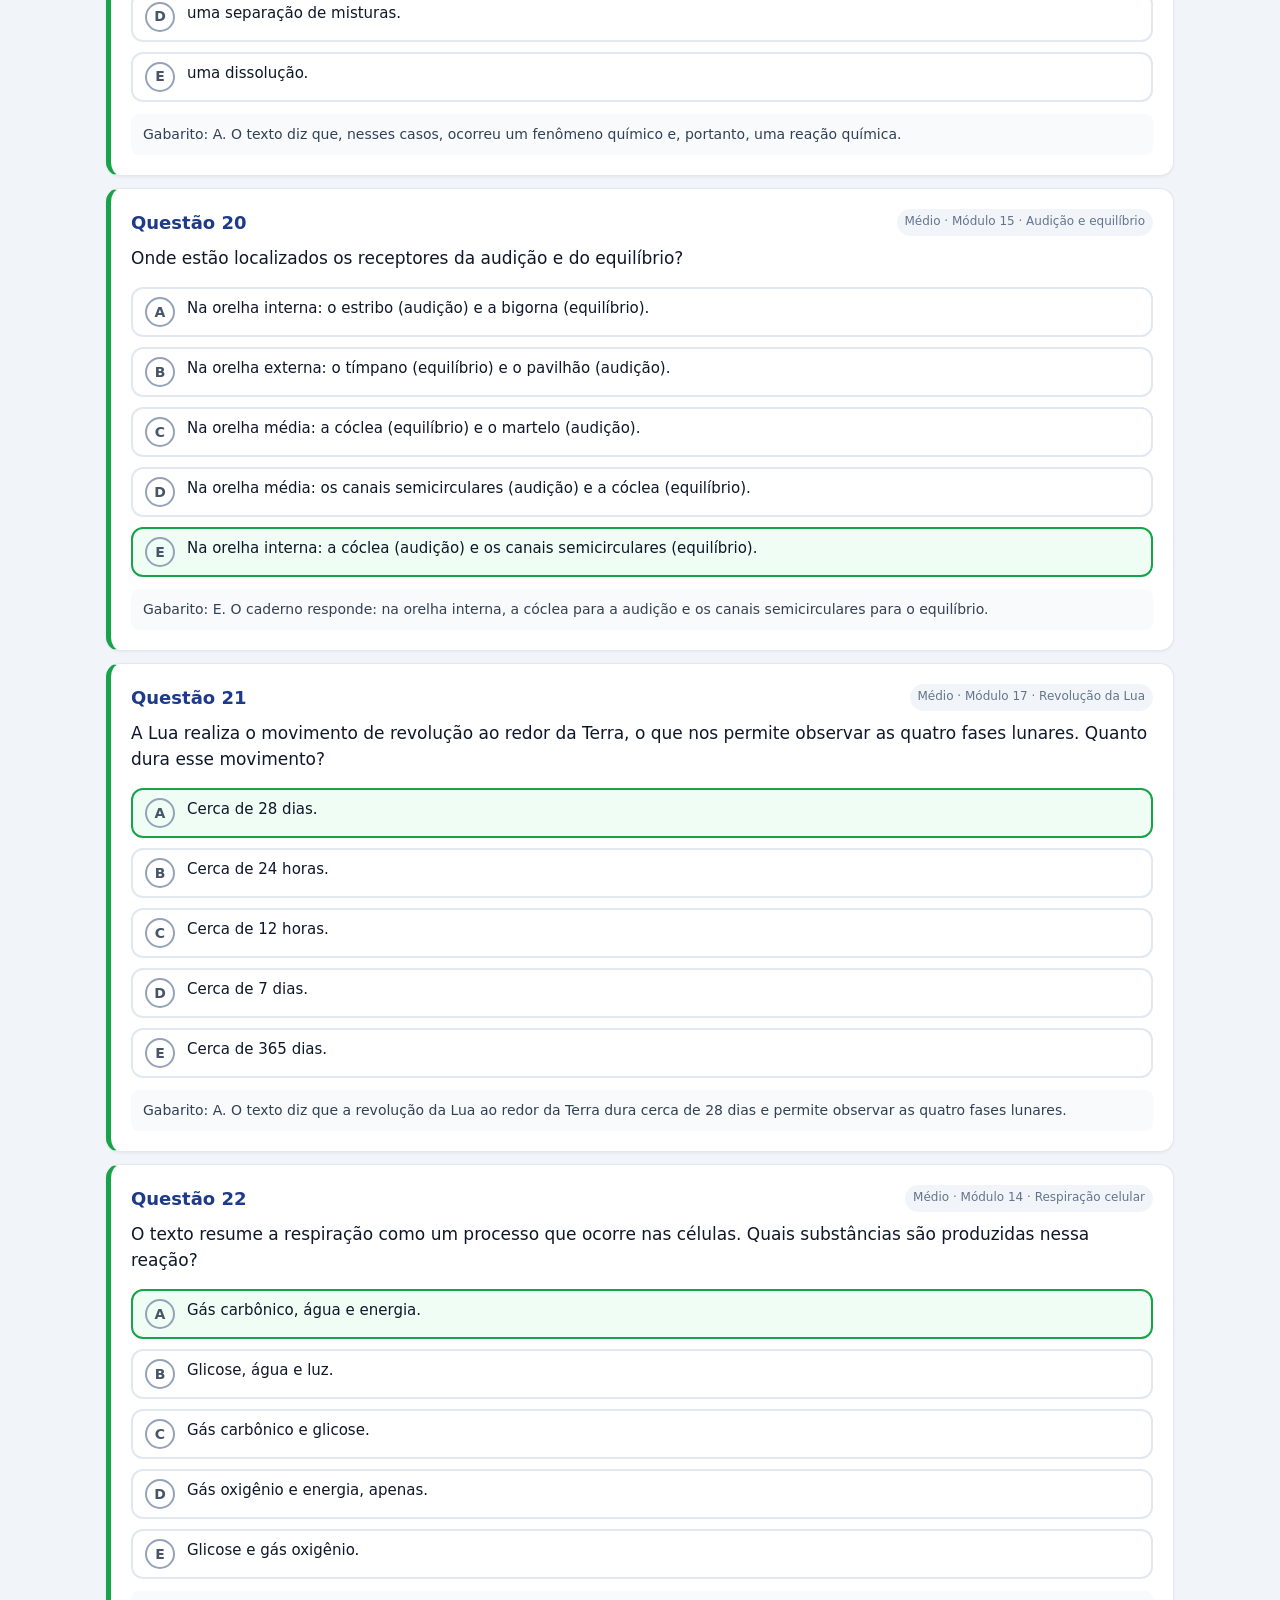
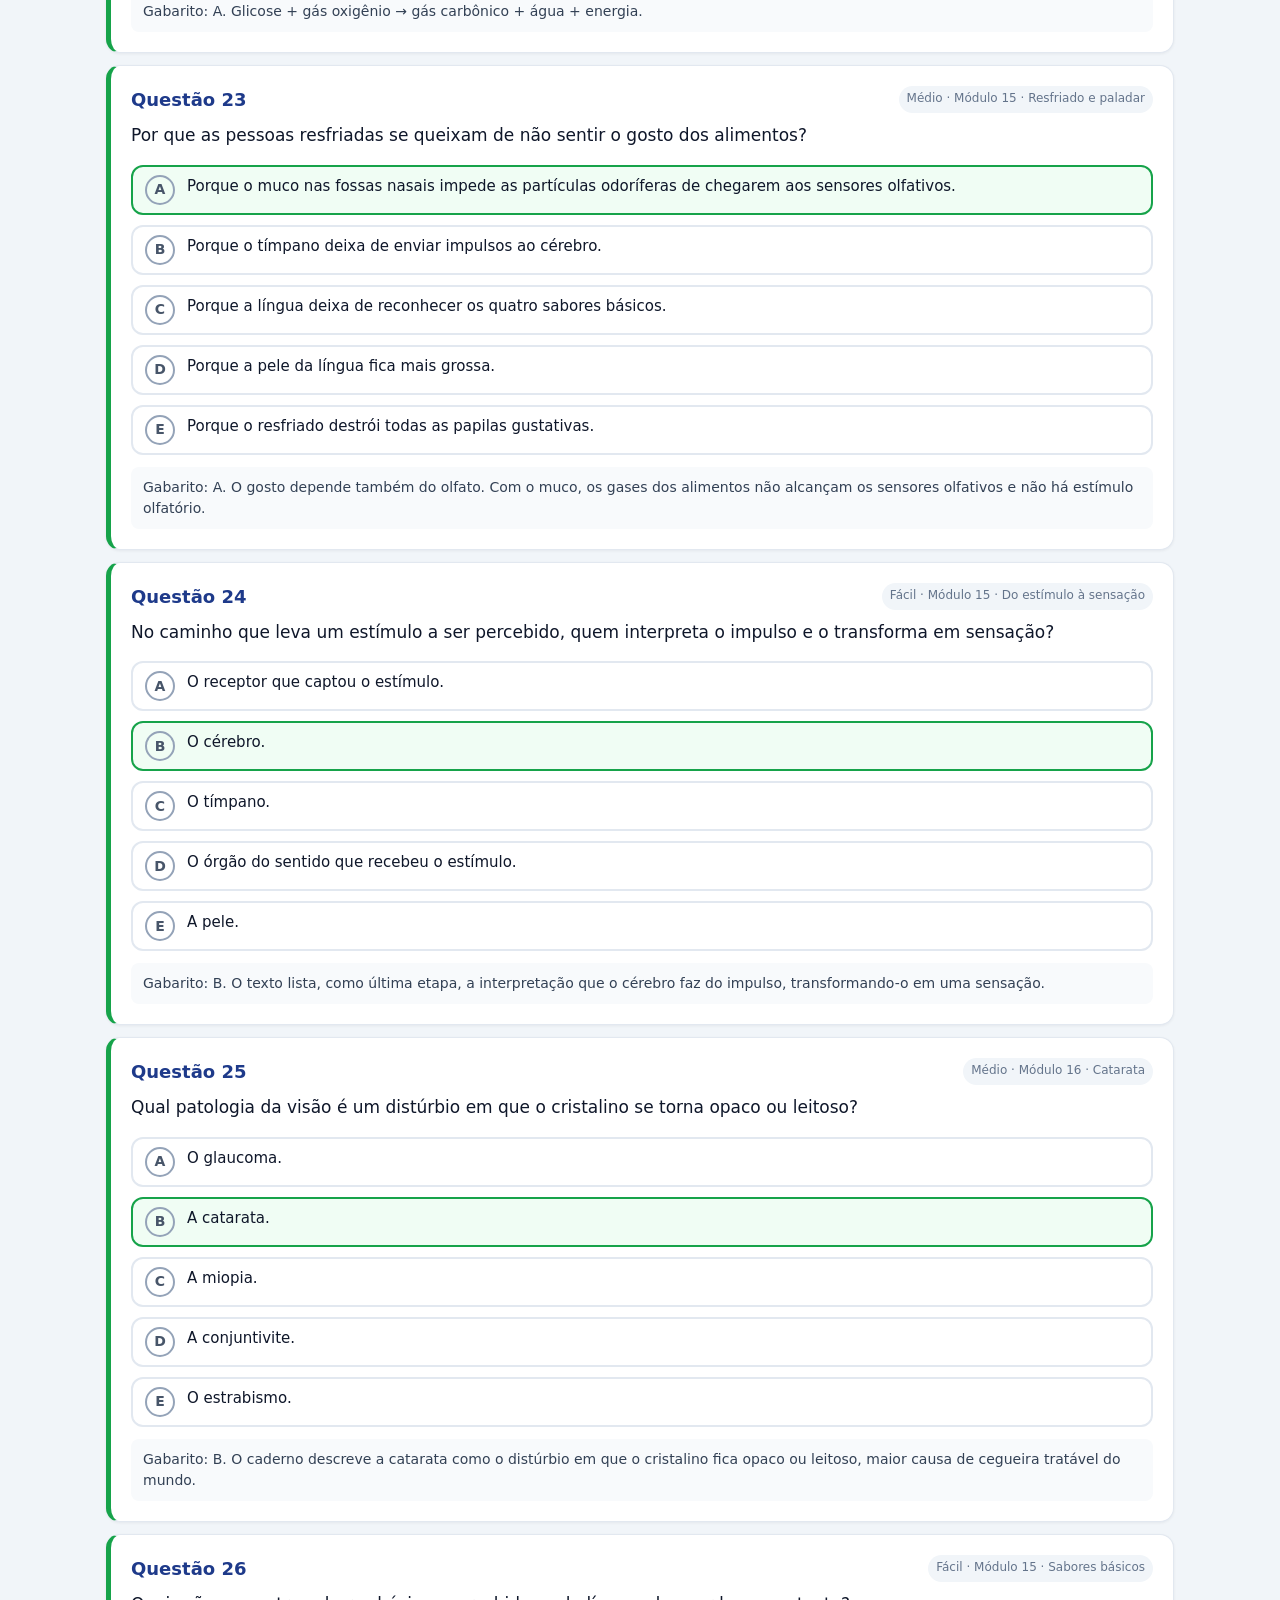
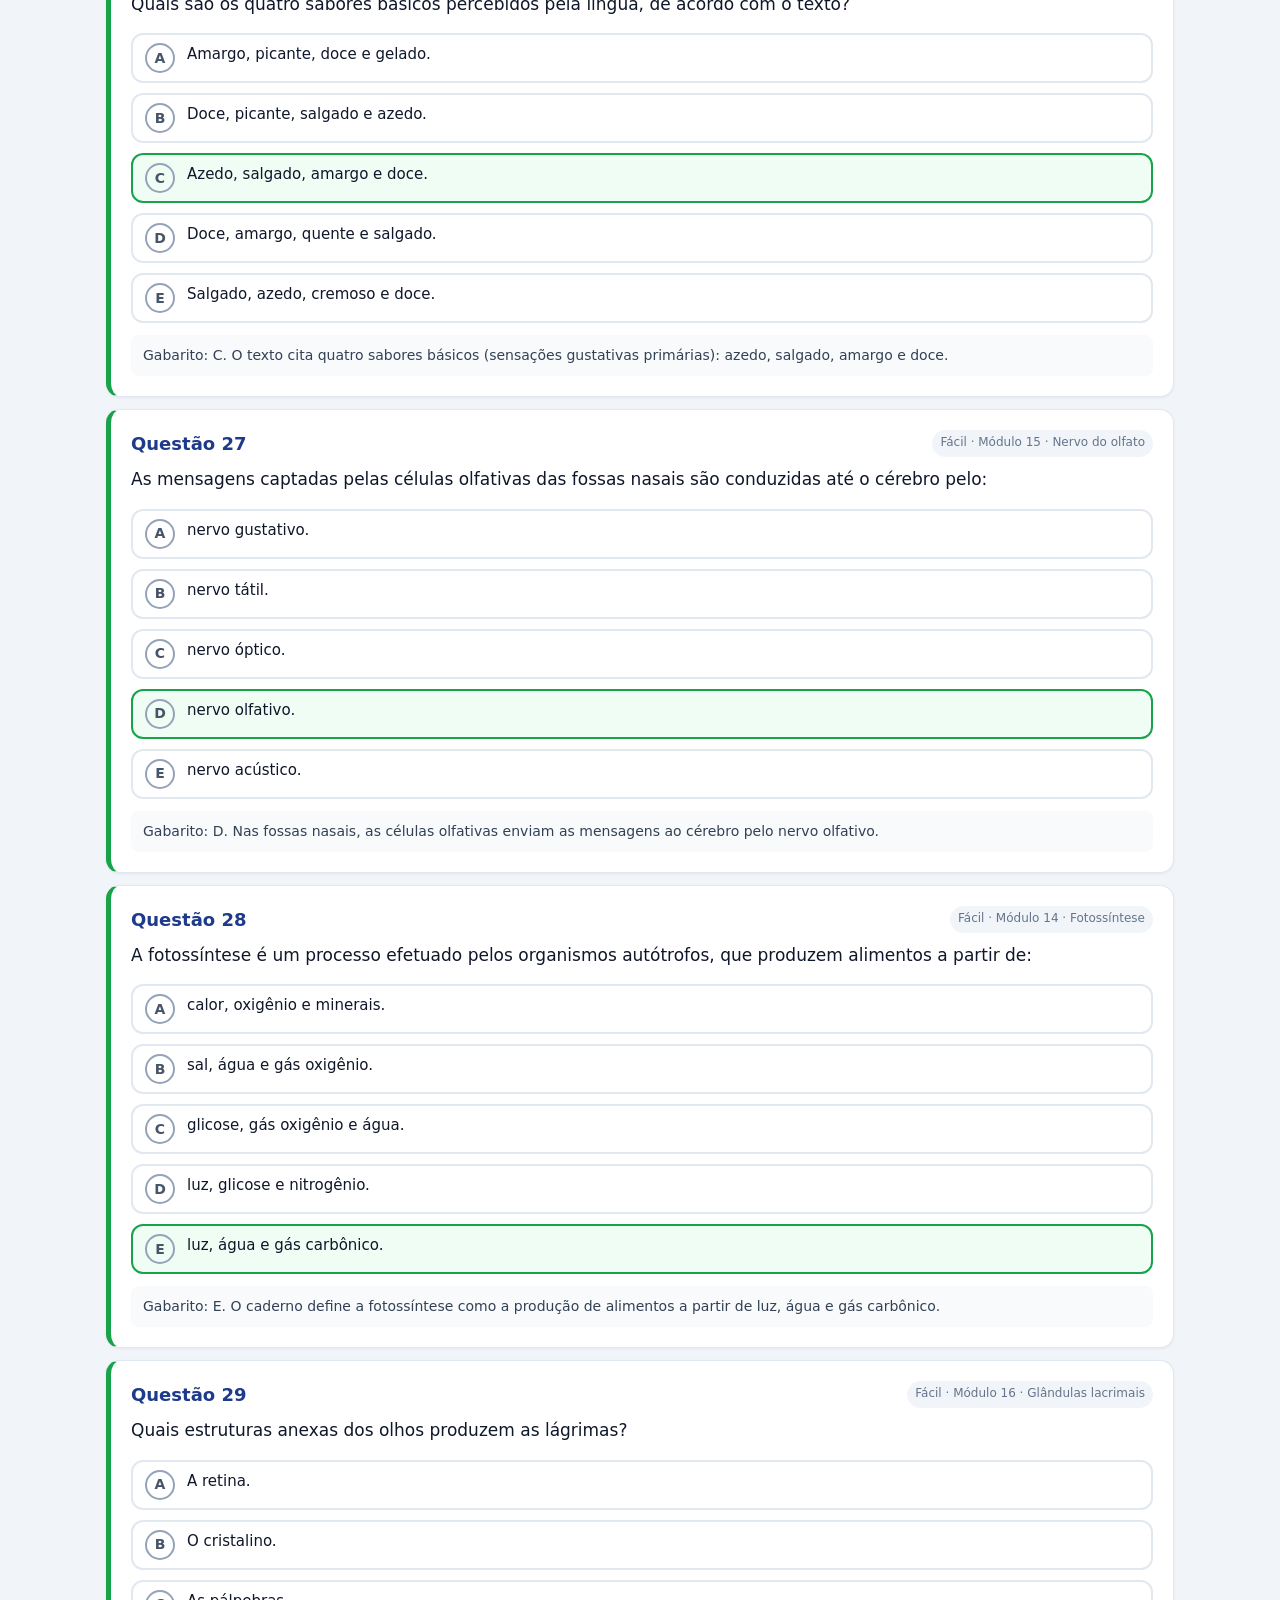
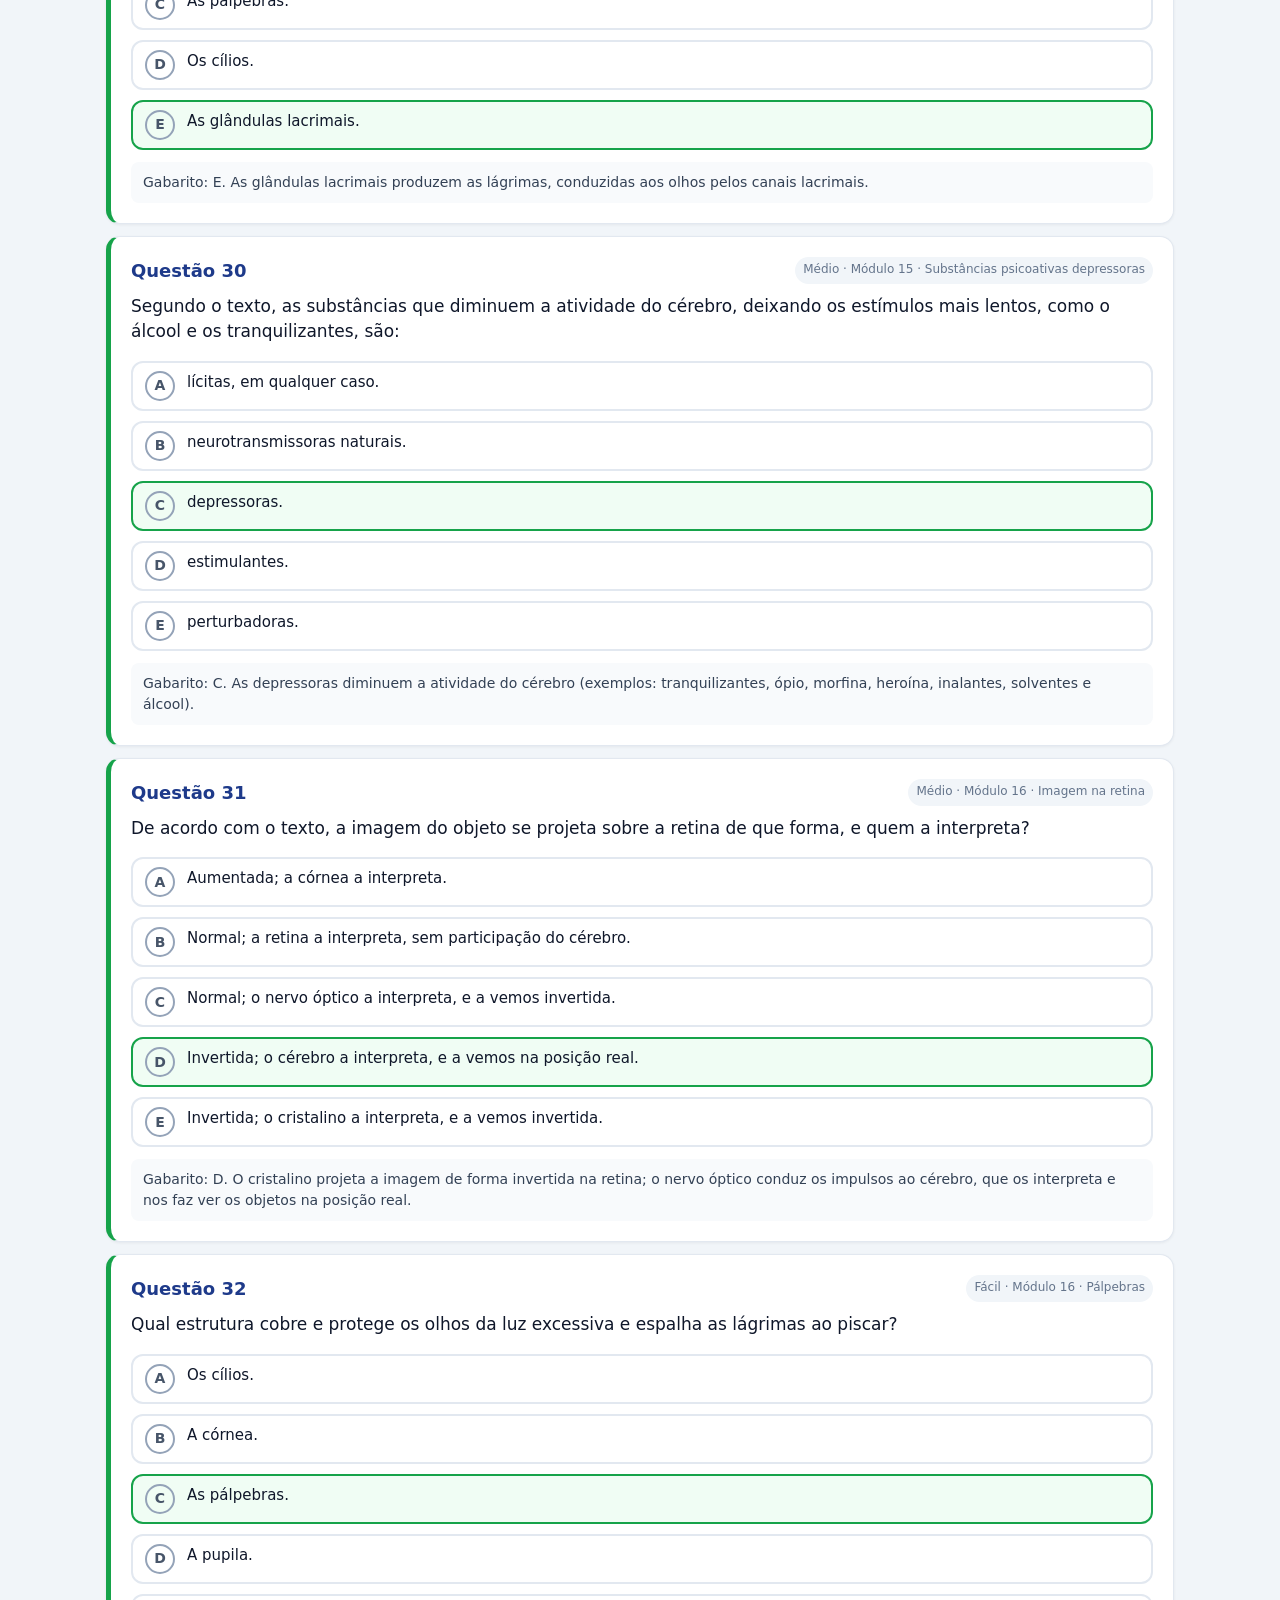
==== commit 0caf884f: "Adiciona o simulado de Biologia (50 questões) no mesmo site Acesso por ?s=biologia, com banco de que" ====
--- a/gabarito.html
+++ b/gabarito.html
@@ -68,7 +68,7 @@
 
       function desenhar() {
         var serie = $("serie").value;
-        var titulo = (CFG.titulo || "Simulado") + " — " + serie + " — Gabarito comentado";
+        var titulo = (CFG.titulo || "Simulado") + (CFG.simulado ? "" : " — " + serie) + " — Gabarito comentado";
         document.title = titulo;
         $("cabecalhoImpressao").innerHTML = "";
         $("cabecalhoImpressao").appendChild(el("h1", null, (CFG.escola || "") + " · " + titulo));
@@ -120,7 +120,7 @@
       $("serie").addEventListener("change", desenhar);
       $("btnPdf").addEventListener("click", function () { window.print(); });
 
-      fetch("questoes.json").then(function (r) { return r.json(); }).then(function (d) {
+      fetch(CFG.bancoQuestoes || "questoes.json").then(function (r) { return r.json(); }).then(function (d) {
         banco = d; d.forEach(function (q) { porUid[q.uid] = q; });
         desenhar();
       }).catch(function () { $("conteudo").textContent = "Não foi possível carregar as questões."; });
--- a/simulado.css
+++ b/simulado.css
@@ -66,6 +66,8 @@
 }
 .campo input:focus, .campo select:focus { outline: 3px solid #bfdbfe; border-color: var(--primaria); }
 .linha-campos { display: flex; gap: 12px; }
+.campo .dica { display: block; margin-top: 4px; font-size: 12.5px; color: #6b7280; }
+#codigo { text-transform: uppercase; letter-spacing: 2px; }
 .erro { color: var(--errado); font-size: 14px; min-height: 1.2em; margin-bottom: 8px; }
 
 .instrucoes {
@@ -173,7 +175,24 @@
   .aluno-topo { text-align: left; }
 }
 
+.so-impressao { display: none; }
+
 @media print {
+  body.imprimindo-respostas .topo,
+  body.imprimindo-respostas .navegacao,
+  body.imprimindo-respostas .carregando,
+  body.imprimindo-respostas .tela { display: none !important; }
+  body.imprimindo-respostas main { display: block; }
+  body.imprimindo-respostas #telaResultado { display: block !important; }
+  body.imprimindo-respostas #telaResultado > :not(#minhasRespostas) { display: none !important; }
+  body.imprimindo-respostas .so-impressao { display: block; }
+  .so-impressao h1 { font-size: 16px; }
+  .so-impressao .dados-aluno { font-size: 12px; margin-bottom: 6px; }
+  .copia-questao { break-inside: avoid; margin: 10px 0; font-size: 12px; }
+  .copia-questao .enunciado { font-size: 12.5px; font-weight: 600; margin-bottom: 4px; white-space: pre-line; }
+  .copia-alt { margin-left: 14px; margin-bottom: 2px; }
+  .copia-alt.marcada { font-weight: 800; }
+  .copia-branco { margin-left: 14px; font-style: italic; color: #64748b; }
   .topo, .navegacao, .acoes, .envio { display: none !important; }
   body { background: #fff; }
   main { margin: 0; padding: 0; }
